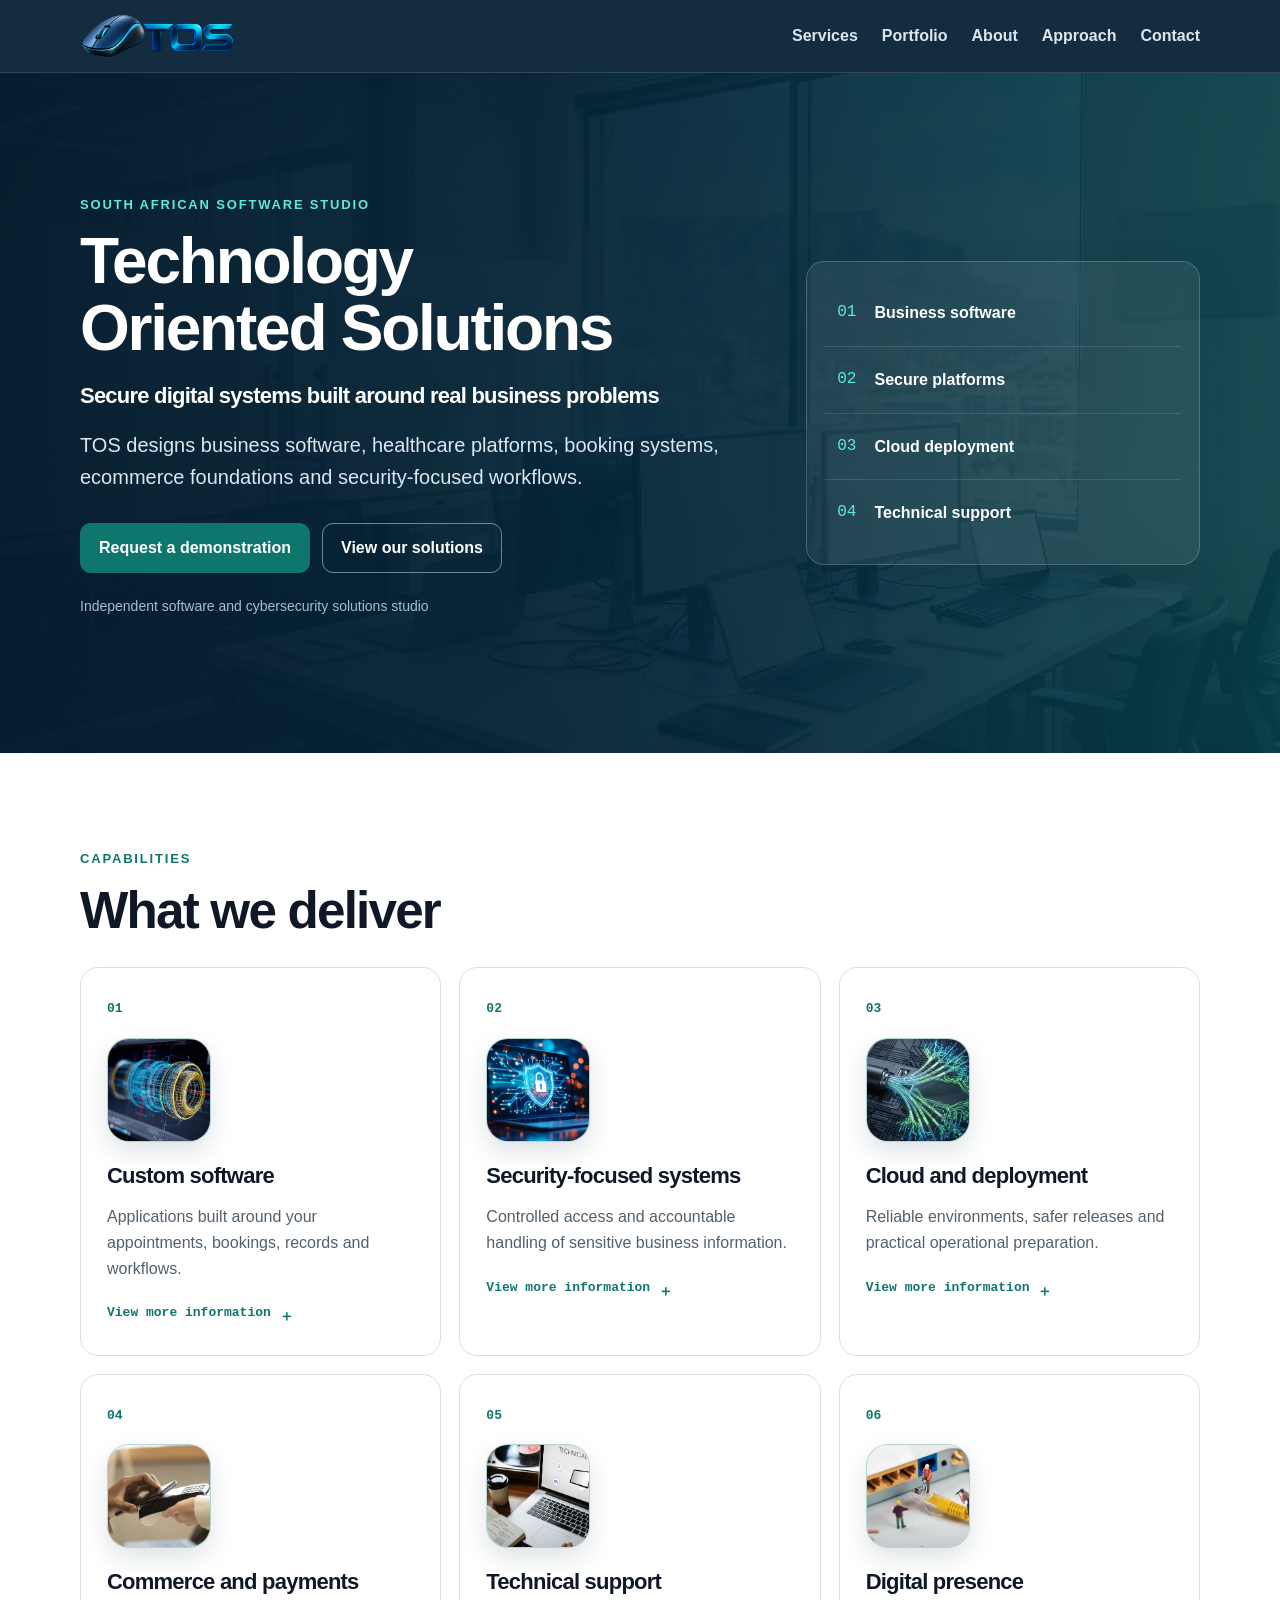
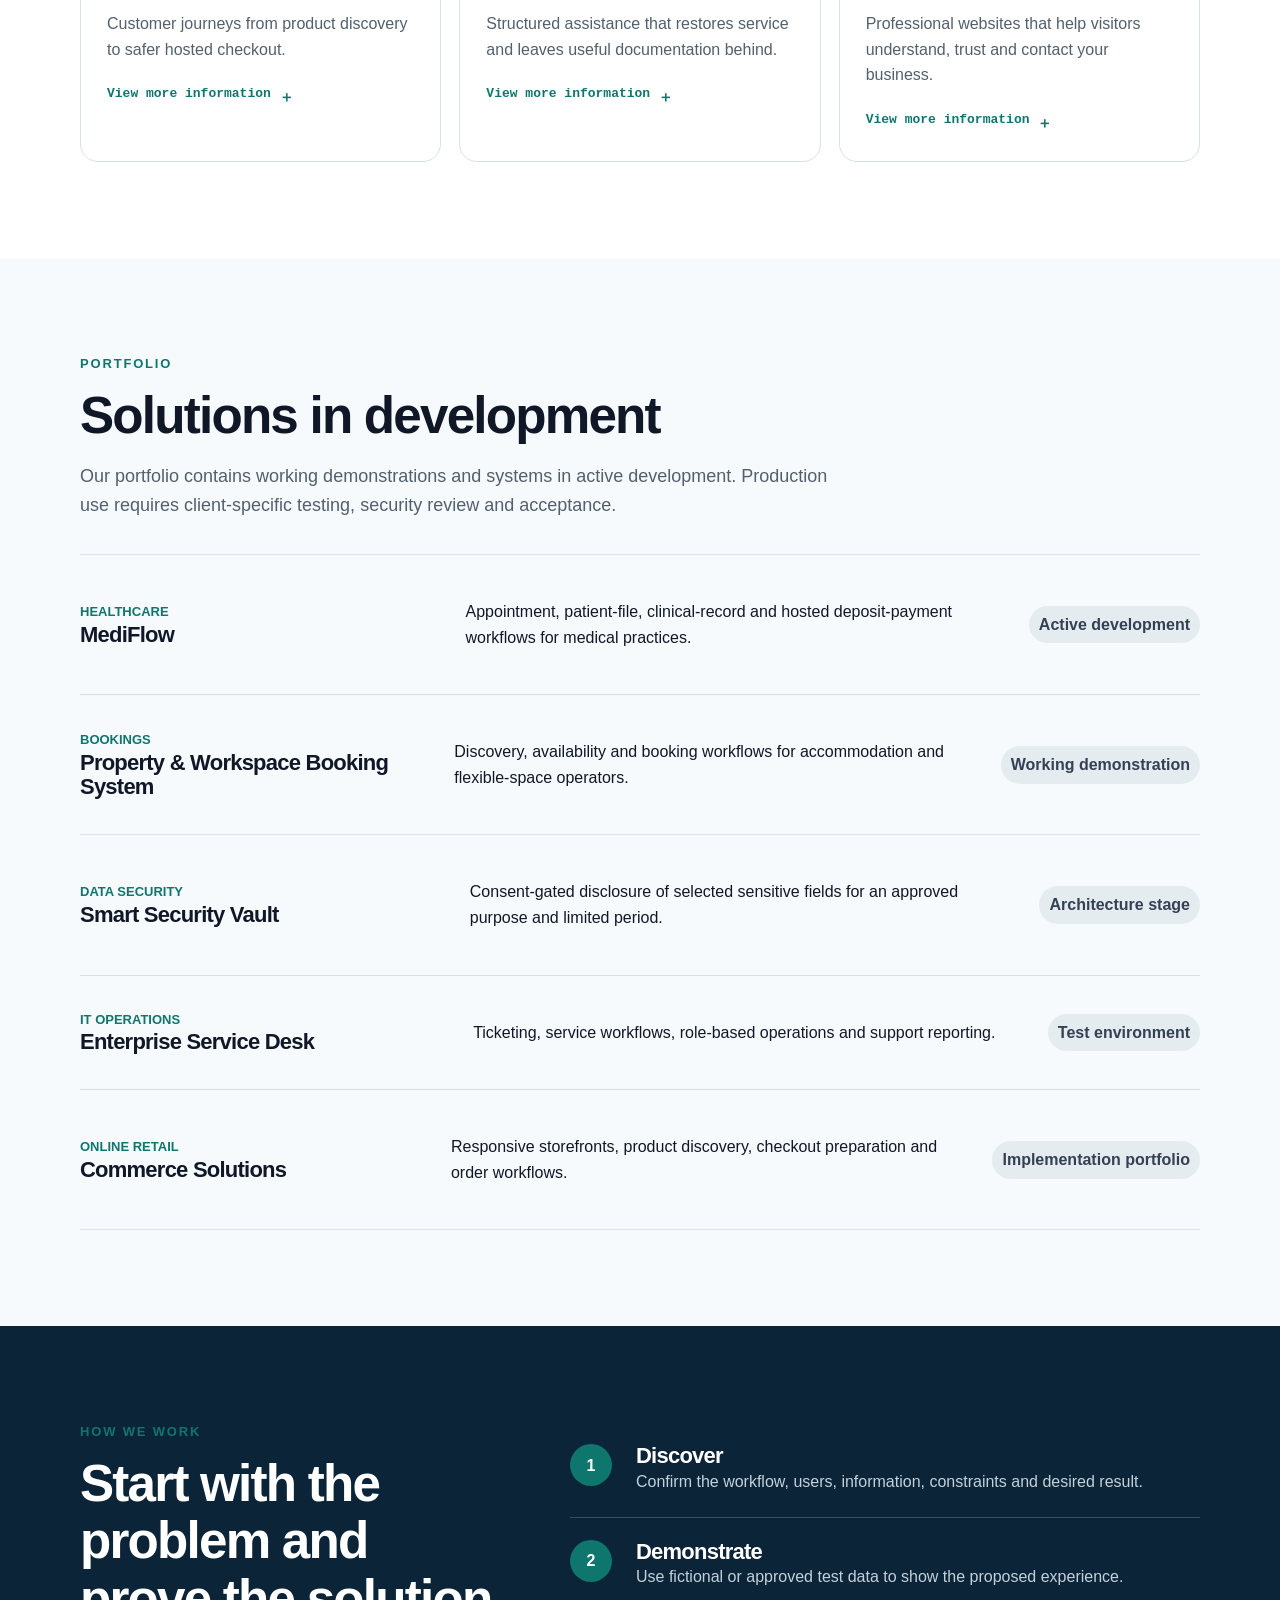
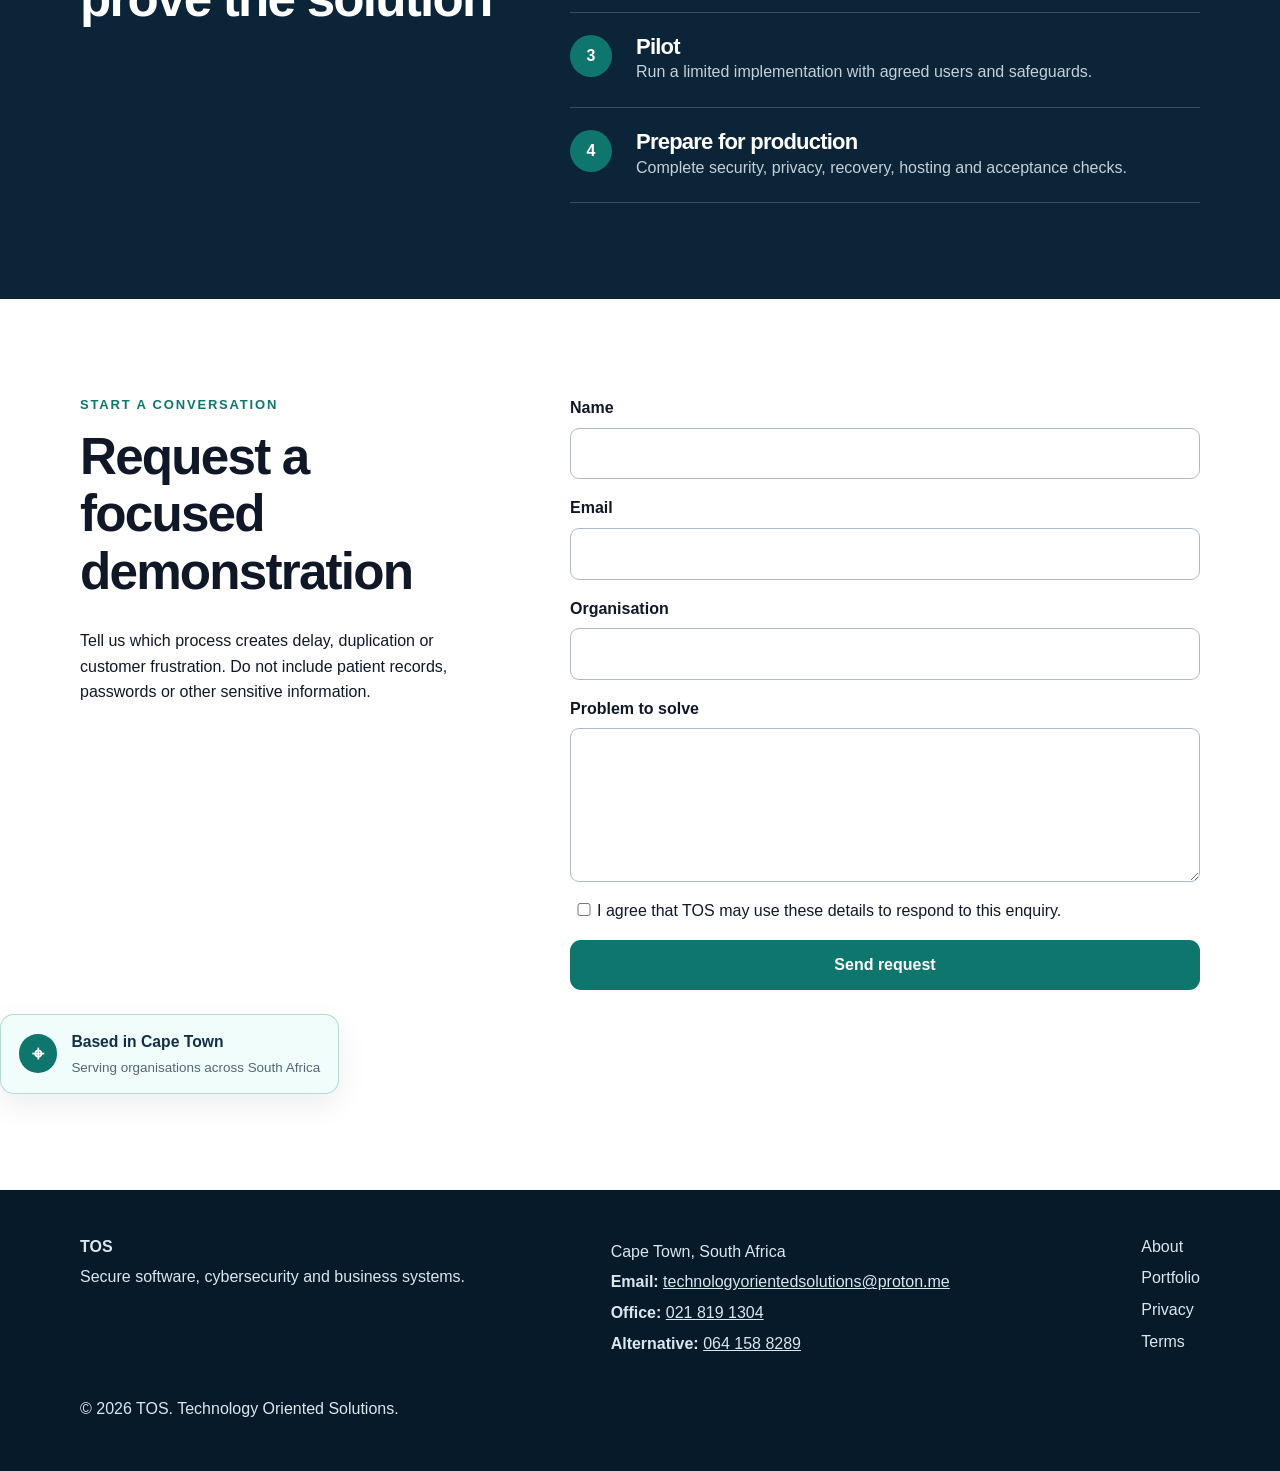
==== index.html @ e663dafa "revert: restore clean portfolio list layout" ====
<!doctype html>
<html lang="en-ZA">
<head>
  <meta charset="utf-8">
  <meta name="viewport" content="width=device-width, initial-scale=1">
  <title>TOS | Software, Cybersecurity and Business Systems South Africa</title>
  <meta name="description" content="TOS develops secure software, business automation, booking platforms, healthcare systems and cybersecurity solutions for organisations across South Africa.">
  <meta name="theme-color" content="#0b2438">
  <meta property="og:title" content="TOS | Technology Oriented Solutions">
  <meta property="og:description" content="Software, cybersecurity and digital solutions for growing organisations.">
  <meta property="og:type" content="website">
  <meta property="og:url" content="https://zw3liy.github.io/technology-oriented-solutions-website/">
  <link rel="canonical" href="https://zw3liy.github.io/technology-oriented-solutions-website/">
  <link rel="icon" href="assets/tos-3d-mouse-logo.png" type="image/svg+xml">
  <link rel="stylesheet" href="styles.css">
  <script src="script.js" defer></script>
  <meta name="msvalidate.01" content="A60554BCEB30A113B4E43ABD515E9ACB" />
  <meta name="google-site-verification" content="dTN5jLPasTv6jQBo48ZHZcaI-FlJP0FR9L1f6sPhJ1c" />
  <script type="application/ld+json">
  {
    "@context": "https://schema.org",
    "@type": "ProfessionalService",
    "name": "Technology Oriented Solutions",
    "alternateName": "TOS",
    "url": "https://zw3liy.github.io/technology-oriented-solutions-website/",
    "email": "technologyorientedsolutions@proton.me",
    "telephone": "+27 64 158 8289",
    "areaServed": {
      "@type": "Country",
      "name": "South Africa"
    },
    "hasOfferCatalog": {
      "@type": "OfferCatalog",
      "name": "Technology services",
      "itemListElement": [
        {
          "@type": "Offer",
          "itemOffered": {
            "@type": "Service",
            "name": "Custom software",
            "description": "Applications built around your appointments, bookings, records and workflows."
          }
        },
        {
          "@type": "Offer",
          "itemOffered": {
            "@type": "Service",
            "name": "Security-focused systems",
            "description": "Controlled access and accountable handling of sensitive business information."
          }
        },
        {
          "@type": "Offer",
          "itemOffered": {
            "@type": "Service",
            "name": "Cloud and deployment",
            "description": "Reliable environments, safer releases and practical operational preparation."
          }
        },
        {
          "@type": "Offer",
          "itemOffered": {
            "@type": "Service",
            "name": "Commerce and payments",
            "description": "Customer journeys from product discovery to safer hosted checkout."
          }
        },
        {
          "@type": "Offer",
          "itemOffered": {
            "@type": "Service",
            "name": "Technical support",
            "description": "Structured assistance that restores service and leaves useful documentation behind."
          }
        },
        {
          "@type": "Offer",
          "itemOffered": {
            "@type": "Service",
            "name": "Digital presence",
            "description": "Professional websites that help visitors understand, trust and contact your business."
          }
        }
      ]
    }
  }
  </script>
</head>
<body>
  <a class="skip-link" href="#main">Skip to content</a>
  <header class="site-header">
    <div class="container nav-wrap">
      <a class="brand" href="index.html#top" aria-label="TOS — Technology Oriented Solutions home">
  <img
      class="site-logo"
      src="assets/tos-3d-mouse-logo.png"
      alt="TOS — Technology Oriented Solutions">
</a>
      <button class="menu-button" type="button" aria-expanded="false" aria-controls="site-nav">Menu</button>
      <nav id="site-nav" class="site-nav" aria-label="Primary navigation">
        <a href="index.html#services">Services</a>
        <a href="portfolio.html">Portfolio</a>
        <a href="about.html">About</a>
        <a href="index.html#approach">Approach</a>
        <a href="index.html#contact">Contact</a>
      </nav>
    </div>
  </header>
  <main id="main">
    <section id="top" class="hero">
      <div class="container hero-grid">
        <div>
          <p class="eyebrow">South African software studio</p>
          <h1>Technology Oriented Solutions</h1>
          
          <h3>Secure digital systems built around real business problems</h3>
          <p class="hero-copy">TOS designs business software, healthcare platforms, booking systems, 
ecommerce foundations and security-focused workflows.</p>
          <div class="actions">
            <a class="button primary" href="#contact">Request a demonstration</a>
            <a class="button secondary" href="#solutions">View our solutions</a>
          </div>
          <p class="status">Independent software and cybersecurity solutions studio</p>
        </div>
        <div class="system-panel" aria-label="TOS capabilities">
          <div class="panel-line"><span>01</span><strong>Business software</strong></div>
          <div class="panel-line"><span>02</span><strong>Secure platforms</strong></div>
          <div class="panel-line"><span>03</span><strong>Cloud deployment</strong></div>
          <div class="panel-line"><span>04</span><strong>Technical support</strong></div>
        </div>
      </div>
    </section>
    <section id="services" class="section">
      <div class="container">
        <p class="eyebrow">Capabilities</p>
        <h2>What we deliver</h2>
        <div class="card-grid service-card-grid">
          <details class="card service-card">
            <summary>
              <span class="service-number">01</span>
              <figure class="service-visual-frame">
                <img
                  class="service-visual"
                  src="assets/services/service-01.webp"
                  alt="Custom software and business workflow systems"
                  width="960"
                  height="600"
                  loading="lazy"
                  decoding="async">
              </figure>
              <h3>Custom software</h3>
              <p>Applications built around your appointments, bookings, records and workflows.</p>
              <strong class="service-toggle"><span class="open-label">View more information</span><span class="close-label">Close details</span></strong>
            </summary>
            <div class="service-details">
              <div class="service-explanation">
                <h4>What custom software means</h4>
                <p>Custom software is designed around the way your organisation works instead of forcing your team into a generic process. TOS develops secure, responsive business applications that reduce repetitive administration, connect important information and give users a clearer workflow.</p>

                <h4>Who this service is for</h4>
                <p>South African businesses, medical practices, service providers and growing teams that rely on spreadsheets, paper records or disconnected applications.</p>

                <h4>What TOS can deliver</h4>
                <ul>
                  <li>Business-process and workflow discovery</li>
                  <li>Appointment, booking and administration platforms</li>
                  <li>Secure dashboards, records and role-based user access</li>
                  <li>Testing, deployment preparation and operational documentation</li>
                </ul>

                <div class="service-outcome">
                  <h4>Expected business outcome</h4>
                  <p>A practical system that saves time, reduces duplication and gives your organisation better control over daily operations.</p>
                </div>
              </div>

              <div class="service-actions" aria-label="Custom software enquiry options">
                <a class="button primary" href="https://wa.me/27641588289?text=Hello%20TOS%2C%20I%20would%20like%20to%20discuss%20custom%20software%20for%20my%20organisation." target="_blank" rel="noopener">WhatsApp TOS</a>
                <a class="button service-email" href="mailto:technologyorientedsolutions@proton.me?subject=Custom%20software%20enquiry">Email TOS</a>
                <a class="service-text-link" href="#contact">Request a custom solution →</a>
              </div>
            </div>
          </details>

          <details class="card service-card">
            <summary>
              <span class="service-number">02</span>
              <figure class="service-visual-frame">
                <img
                  class="service-visual"
                  src="assets/services/service-02.webp"
                  alt="Security-focused systems and protected information"
                  width="960"
                  height="600"
                  loading="lazy"
                  decoding="async">
              </figure>
              <h3>Security-focused systems</h3>
              <p>Controlled access and accountable handling of sensitive business information.</p>
              <strong class="service-toggle"><span class="open-label">View more information</span><span class="close-label">Close details</span></strong>
            </summary>
            <div class="service-details">
              <div class="service-explanation">
                <h4>What security-focused systems means</h4>
                <p>Security-focused systems protect information through deliberate access controls, separation of customer or tenant data, audit evidence and safer operational workflows. TOS considers security and privacy requirements during system design rather than adding them only after development.</p>

                <h4>Who this service is for</h4>
                <p>Organisations handling personal, healthcare, financial, employee or commercially sensitive information that must be accessed only by authorised people.</p>

                <h4>What TOS can deliver</h4>
                <ul>
                  <li>Role-based access and least-privilege permissions</li>
                  <li>Tenant and customer-data separation</li>
                  <li>Audit trails for important user and system actions</li>
                  <li>Secure configuration, validation and risk-focused reviews</li>
                </ul>

                <div class="service-outcome">
                  <h4>Expected business outcome</h4>
                  <p>Improved accountability, reduced exposure of sensitive information and stronger evidence that access is controlled.</p>
                </div>
              </div>

              <div class="service-actions" aria-label="Security-focused systems enquiry options">
                <a class="button primary" href="https://wa.me/27641588289?text=Hello%20TOS%2C%20I%20would%20like%20to%20discuss%20a%20security-focused%20system." target="_blank" rel="noopener">WhatsApp TOS</a>
                <a class="button service-email" href="mailto:technologyorientedsolutions@proton.me?subject=Security-focused%20systems%20enquiry">Email TOS</a>
                <a class="service-text-link" href="#contact">Discuss your security needs →</a>
              </div>
            </div>
          </details>

          <details class="card service-card">
            <summary>
              <span class="service-number">03</span>
              <figure class="service-visual-frame">
                <img
                  class="service-visual"
                  src="assets/services/service-03.webp"
                  alt="Cloud infrastructure and software deployment"
                  width="960"
                  height="600"
                  loading="lazy"
                  decoding="async">
              </figure>
              <h3>Cloud and deployment</h3>
              <p>Reliable environments, safer releases and practical operational preparation.</p>
              <strong class="service-toggle"><span class="open-label">View more information</span><span class="close-label">Close details</span></strong>
            </summary>
            <div class="service-details">
              <div class="service-explanation">
                <h4>What cloud and deployment means</h4>
                <p>Cloud and deployment services help move software from a developer’s computer into a dependable environment where authorised users can access it. TOS prepares applications, hosting configurations and operational controls for safer releases and ongoing support.</p>

                <h4>Who this service is for</h4>
                <p>Businesses and development teams preparing a new application, improving an unreliable deployment or moving a demonstration toward controlled production use.</p>

                <h4>What TOS can deliver</h4>
                <ul>
                  <li>Containerised development and hosting environments</li>
                  <li>Deployment configuration and release preparation</li>
                  <li>Backup, recovery and monitoring foundations</li>
                  <li>Environment documentation and production-readiness checks</li>
                </ul>

                <div class="service-outcome">
                  <h4>Expected business outcome</h4>
                  <p>A repeatable deployment process with clearer recovery options, fewer configuration surprises and improved operational visibility.</p>
                </div>
              </div>

              <div class="service-actions" aria-label="Cloud and deployment enquiry options">
                <a class="button primary" href="https://wa.me/27641588289?text=Hello%20TOS%2C%20I%20need%20help%20with%20cloud%20hosting%20and%20software%20deployment." target="_blank" rel="noopener">WhatsApp TOS</a>
                <a class="button service-email" href="mailto:technologyorientedsolutions@proton.me?subject=Cloud%20and%20deployment%20enquiry">Email TOS</a>
                <a class="service-text-link" href="#contact">Plan your deployment →</a>
              </div>
            </div>
          </details>

          <details class="card service-card">
            <summary>
              <span class="service-number">04</span>
              <figure class="service-visual-frame">
                <img
                  class="service-visual"
                  src="assets/services/service-04.webp"
                  alt="Online commerce and secure hosted payments"
                  width="960"
                  height="600"
                  loading="lazy"
                  decoding="async">
              </figure>
              <h3>Commerce and payments</h3>
              <p>Customer journeys from product discovery to safer hosted checkout.</p>
              <strong class="service-toggle"><span class="open-label">View more information</span><span class="close-label">Close details</span></strong>
            </summary>
            <div class="service-details">
              <div class="service-explanation">
                <h4>What commerce and payments means</h4>
                <p>Commerce and payment solutions help businesses present products or services online, guide customers through checkout and manage orders. TOS uses hosted payment-provider workflows so card numbers, CVVs, PINs and OTPs are not collected or stored by the business application.</p>

                <h4>Who this service is for</h4>
                <p>Retailers, service providers and growing South African businesses that need an online storefront, booking deposit or safer digital payment journey.</p>

                <h4>What TOS can deliver</h4>
                <ul>
                  <li>Responsive product and service storefronts</li>
                  <li>Cart, checkout and order-management workflows</li>
                  <li>Hosted payment-provider and deposit integrations</li>
                  <li>Customer notifications and payment-status handling</li>
                </ul>

                <div class="service-outcome">
                  <h4>Expected business outcome</h4>
                  <p>A clearer buying journey that supports customer trust while reducing the payment information handled by your own system.</p>
                </div>
              </div>

              <div class="service-actions" aria-label="Commerce and payments enquiry options">
                <a class="button primary" href="https://wa.me/27641588289?text=Hello%20TOS%2C%20I%20would%20like%20to%20discuss%20ecommerce%20and%20hosted%20payments." target="_blank" rel="noopener">WhatsApp TOS</a>
                <a class="button service-email" href="mailto:technologyorientedsolutions@proton.me?subject=Commerce%20and%20payments%20enquiry">Email TOS</a>
                <a class="service-text-link" href="#contact">Discuss your online store →</a>
              </div>
            </div>
          </details>

          <details class="card service-card">
            <summary>
              <span class="service-number">05</span>
              <figure class="service-visual-frame">
                <img
                  class="service-visual"
                  src="assets/services/service-05.webp"
                  alt="Professional technical support services"
                  width="960"
                  height="600"
                  loading="lazy"
                  decoding="async">
              </figure>
              <h3>Technical support</h3>
              <p>Structured assistance that restores service and leaves useful documentation behind.</p>
              <strong class="service-toggle"><span class="open-label">View more information</span><span class="close-label">Close details</span></strong>
            </summary>
            <div class="service-details">
              <div class="service-explanation">
                <h4>What technical support means</h4>
                <p>Technical support identifies the cause of system, device, account or connectivity problems and provides a controlled path toward resolution. TOS combines practical troubleshooting with documentation so recurring issues become easier to understand and manage.</p>

                <h4>Who this service is for</h4>
                <p>Small businesses, remote teams and organisations needing dependable assistance without maintaining a large internal IT support department.</p>

                <h4>What TOS can deliver</h4>
                <ul>
                  <li>Technical troubleshooting and root-cause investigation</li>
                  <li>System maintenance and controlled software updates</li>
                  <li>User guidance and operational support</li>
                  <li>Incident notes, procedures and technical documentation</li>
                </ul>

                <div class="service-outcome">
                  <h4>Expected business outcome</h4>
                  <p>Faster recovery from technical problems, clearer user guidance and better information for preventing repeat incidents.</p>
                </div>
              </div>

              <div class="service-actions" aria-label="Technical support enquiry options">
                <a class="button primary" href="https://wa.me/27641588289?text=Hello%20TOS%2C%20I%20need%20professional%20technical%20support." target="_blank" rel="noopener">WhatsApp TOS</a>
                <a class="button service-email" href="mailto:technologyorientedsolutions@proton.me?subject=Technical%20support%20enquiry">Email TOS</a>
                <a class="service-text-link" href="#contact">Explain your technical issue →</a>
              </div>
            </div>
          </details>

          <details class="card service-card">
            <summary>
              <span class="service-number">06</span>
              <figure class="service-visual-frame">
                <img
                  class="service-visual"
                  src="assets/services/service-06.webp"
                  alt="Professional websites and digital business presence"
                  width="960"
                  height="600"
                  loading="lazy"
                  decoding="async">
              </figure>
              <h3>Digital presence</h3>
              <p>Professional websites that help visitors understand, trust and contact your business.</p>
              <strong class="service-toggle"><span class="open-label">View more information</span><span class="close-label">Close details</span></strong>
            </summary>
            <div class="service-details">
              <div class="service-explanation">
                <h4>What digital presence means</h4>
                <p>A professional digital presence should explain what your business does, build credibility and guide visitors toward meaningful action. TOS creates responsive business websites with accessible content, search-engine foundations and conversion-focused customer journeys.</p>

                <h4>Who this service is for</h4>
                <p>Start-ups, independent professionals and established organisations that need a credible website or want to improve an existing online presence.</p>

                <h4>What TOS can deliver</h4>
                <ul>
                  <li>Responsive and accessible business websites</li>
                  <li>Search-engine metadata, structured content and sitemaps</li>
                  <li>WhatsApp, email and enquiry conversion paths</li>
                  <li>Performance, mobile usability and content improvements</li>
                </ul>

                <div class="service-outcome">
                  <h4>Expected business outcome</h4>
                  <p>A clearer online identity that helps prospective customers discover the business, understand its value and start a conversation.</p>
                </div>
              </div>

              <div class="service-actions" aria-label="Digital presence enquiry options">
                <a class="button primary" href="https://wa.me/27641588289?text=Hello%20TOS%2C%20I%20would%20like%20to%20discuss%20a%20professional%20business%20website." target="_blank" rel="noopener">WhatsApp TOS</a>
                <a class="button service-email" href="mailto:technologyorientedsolutions@proton.me?subject=Digital%20presence%20enquiry">Email TOS</a>
                <a class="service-text-link" href="#contact">Improve your digital presence →</a>
              </div>
            </div>
          </details>
        </div>
      </div>
    </section>
    <section id="solutions" class="section alt">

      <div class="container">
        <p class="eyebrow">Portfolio</p>
        <h2>Solutions in development</h2>
        <p class="section-intro">Our portfolio contains working demonstrations and systems in active development. 
Production use requires client-specific testing, security review and acceptance.</p>
        <div class="solution-list">
          <article><div><p class="solution-type">Healthcare</p><h3>MediFlow</h3></div><p>Appointment, patient-file, 
clinical-record and hosted deposit-payment workflows for medical practices.</p><span>Active 
development</span></article>
          <article><div><p class="solution-type">Bookings</p><h3>Property & Workspace Booking System</h3></div><p>Discovery, availability and 
booking workflows for accommodation and flexible-space operators.</p><span>Working demonstration</span></article>
          <article><div><p class="solution-type">Data security</p><h3>Smart Security Vault</h3></div><p>Consent-gated 
disclosure of selected sensitive fields for an approved purpose and limited period.</p><span>Architecture 
stage</span></article>
          <article><div><p class="solution-type">IT operations</p><h3>Enterprise Service Desk</h3></div><p>Ticketing, 
service workflows, role-based operations and support reporting.</p><span>Test environment</span></article>
          <article><div><p class="solution-type">Online retail</p><h3>Commerce Solutions</h3></div><p>Responsive 
storefronts, product discovery, checkout preparation and order workflows.</p><span>Implementation 
portfolio</span></article>
        </div>
      </div>
    </section>
    <section id="approach" class="section dark">
      <div class="container approach-grid">
        <div><p class="eyebrow">How we work</p><h2>Start with the problem and prove the solution</h2></div>
        <ol class="steps">
          <li><span>1</span><div><h3>Discover</h3><p>Confirm the workflow, users, information, constraints and desired 
result.</p></div></li>
          <li><span>2</span><div><h3>Demonstrate</h3><p>Use fictional or approved test data to show the proposed 
experience.</p></div></li>
          <li><span>3</span><div><h3>Pilot</h3><p>Run a limited implementation with agreed users and 
safeguards.</p></div></li>
          <li><span>4</span><div><h3>Prepare for production</h3><p>Complete security, privacy, recovery, hosting and 
acceptance checks.</p></div></li>
        </ol>
      </div>
    </section>
    <section id="contact" class="section contact-section">
      <div class="container contact-grid">
        <div><p class="eyebrow">Start a conversation</p><h2>Request a focused demonstration</h2><p>Tell us which 
process creates delay, duplication or customer frustration. Do not include patient records, passwords or other 
sensitive information.</p></div>
        <form name="demo-request" method="POST" data-netlify="true" netlify-honeypot="bot-field">
          <input type="hidden" name="form-name" value="demo-request">
          <p class="hidden"><label>Do not fill this in <input name="bot-field"></label></p>
          <label>Name<input type="text" name="name" autocomplete="name" required></label>
          <label>Email<input type="email" name="email" autocomplete="email" required></label>
          <label>Organisation<input type="text" name="organisation" autocomplete="organization"></label>
          <label>Problem to solve<textarea name="message" rows="5" required></textarea></label>
          <label class="consent"><input type="checkbox" name="contact-consent" required> I agree that TOS 
may use these details to respond to this enquiry.</label>
          <button class="button primary" type="submit">Send request</button>
        </form>
      </div>

      <div class="service-location" aria-label="Service location">
        <span class="location-icon" aria-hidden="true">⌖</span>
        <span>
          <strong>Based in Cape Town</strong>
          <small>Serving organisations across South Africa</small>
        </span>
      </div>
    </section>
  </main>
  <footer class="site-footer">
    <div class="container footer-grid">
      <div><strong>TOS</strong><p>Secure software, cybersecurity and business systems.</p></div>
      <div class="footer-contact">
        <p>Cape Town, South Africa</p>
        <p>
          <strong>Email:</strong>
          <a href="mailto:technologyorientedsolutions@proton.me">
            technologyorientedsolutions@proton.me
          </a>
        </p>
        <p>
          <strong>Office:</strong>
          <a href="tel:+27218191304">021 819 1304</a>
        </p>
        <p>
          <strong>Alternative:</strong>
          <a href="tel:+27641588289">064 158 8289</a>
        </p>
      </div>
      <nav class="footer-links" aria-label="Footer navigation">
        <a href="about.html">About</a>
        <a href="portfolio.html">Portfolio</a>
        <a href="privacy.html">Privacy</a>
        <a href="terms.html">Terms</a>
      </nav>
      <p>© <span id="year"></span> TOS. Technology Oriented Solutions.</p>
    </div>
  </footer>
</body>
</html>
---- styles.css ----
:root {
  --navy: #0b2438; --navy-2: #12314a; --teal: #0f766e;
  --mint: #dff7f3; --paper: #f7fafc; --white: #fff;
  --ink: #101828; --muted: #52606d; --line: #d8e0e7;
  --radius: 18px; --shadow: 0 18px 45px rgba(11,36,56,.10);
}
* { box-sizing: border-box; }
html { scroll-behavior: smooth; }
body { margin: 0; color: var(--ink); background: var(--white); font: 16px/1.6 Inter, Arial, sans-serif; }
a { color: inherit; }
.container { width: min(1120px, calc(100% - 40px)); margin-inline: auto; }
.skip-link { position: fixed; left: 16px; top: -80px; z-index: 100; padding: 10px 14px; background: var(--white); }
.skip-link:focus { top: 16px; }
.site-header { position: sticky; top: 0; z-index: 20; border-bottom: 1px solid rgba(255,255,255,.12); background: 
rgba(11,36,56,.96); color: var(--white); backdrop-filter: blur(12px); }
.nav-wrap { min-height: 72px; display: flex; align-items: center; justify-content: space-between; gap: 24px; }
.brand { display: inline-flex; align-items: center; gap: 10px; text-decoration: none; font-weight: 800; letter
spacing: -.02em; }
.brand-mark { display: grid; place-items: center; width: 38px; height: 38px; border-radius: 10px; background: var(-
teal); font-size: 13px; }
.site-nav { display: flex; align-items: center; gap: 24px; }
.site-nav a { text-decoration: none; color: #dbe7ef; font-weight: 650; }
.site-nav a:hover, .site-nav a:focus-visible { color: var(--white); }
.menu-button { display: none; padding: 9px 12px; border: 1px solid #557082; border-radius: 9px; color: var(--white); 
background: transparent; }
.hero { overflow: hidden; color: var(--white); background: radial-gradient(circle at 80% 20%, #176f71 0, transparent 
30%), linear-gradient(135deg, var(--navy), var(--navy-2)); }
.hero-grid { min-height: 680px; display: grid; grid-template-columns: 1.25fr .75fr; align-items: center; gap: 70px; 
padding-block: 90px; }
.eyebrow { margin: 0 0 12px; color: #5eead4; font-size: 13px; font-weight: 800; letter-spacing: .14em; text-transform: 
uppercase; }
h1, h2, h3 { margin-top: 0; line-height: 1.12; letter-spacing: -.035em; }
h1 { max-width: 820px; margin-bottom: 22px; font-size: clamp(42px, 6vw, 76px); }
h2 { max-width: 760px; margin-bottom: 28px; font-size: clamp(32px, 4vw, 52px); }
h3 { margin-bottom: 10px; font-size: 22px; }
.hero-copy { max-width: 720px; color: #dbe7ef; font-size: 20px; }
.actions { display: flex; flex-wrap: wrap; gap: 12px; margin: 30px 0 22px; }
.button { display: inline-flex; justify-content: center; align-items: center; min-height: 48px; padding: 11px 18px; 
border: 1px solid transparent; border-radius: 11px; text-decoration: none; font: inherit; font-weight: 800; cursor: 
pointer; }
.primary { color: var(--white); background: var(--teal); }
.primary:hover { background: #0b5f59; }
.secondary { color: var(--white); border-color: #6d8798; background: transparent; }
.status { color: #a9becb; font-size: 14px; }
.system-panel { padding: 18px; border: 1px solid rgba(255,255,255,.18); border-radius: var(--radius); background: 
rgba(255,255,255,.07); box-shadow: var(--shadow); }
.panel-line { display: flex; gap: 18px; padding: 20px 12px; border-bottom: 1px solid rgba(255,255,255,.12); }
.panel-line:last-child { border-bottom: 0; }
.panel-line span { color: #5eead4; font-family: monospace; }
.section { padding-block: 96px; }
.section .eyebrow { color: var(--teal); }
.section-intro { max-width: 760px; margin: -10px 0 34px; color: var(--muted); font-size: 18px; }
.card-grid { display: grid; grid-template-columns: repeat(3, 1fr); gap: 18px; }
.card { min-height: 250px; padding: 26px; border: 1px solid var(--line); border-radius: var(--radius); background: 
var(--white); }
.card span { color: var(--teal); font: 700 13px monospace; }
.card h3 { margin-top: 38px; }
.card p { color: var(--muted); }
.alt { background: var(--paper); }
.solution-list { border-top: 1px solid var(--line); }
.solution-list article { display: grid; grid-template-columns: 1fr 1.5fr auto; align-items: center; gap: 30px; 
padding: 28px 0; border-bottom: 1px solid var(--line); }
.solution-list h3, .solution-type { margin: 0; }
.solution-type { color: var(--teal); font-size: 13px; font-weight: 800; text-transform: uppercase; }
.solution-list article > span { padding: 6px 10px; border-radius: 999px; background: #e5ecef; color: #344054; font
size: 13px; font-weight: 750; }
.dark { color: var(--white); background: var(--navy); }
.approach-grid { display: grid; grid-template-columns: .8fr 1.2fr; gap: 70px; }
.steps { margin: 0; padding: 0; list-style: none; }
.steps li { display: grid; grid-template-columns: 48px 1fr; gap: 18px; padding: 22px 0; border-bottom: 1px solid 
#345164; }
.steps li > span { display: grid; place-items: center; width: 42px; height: 42px; border-radius: 50%; background: 
var(--teal); font-weight: 800; }
.steps h3, .steps p { margin: 0; }
.steps p { color: #c3d1da; }
.contact-grid { display: grid; grid-template-columns: .8fr 1.2fr; gap: 70px; }

form { display: grid; gap: 16px; }
label { display: grid; gap: 7px; font-weight: 750; }
input, textarea { width: 100%; padding: 12px 13px; border: 1px solid #aebbc5; border-radius: 9px; font: inherit; }
input:focus, textarea:focus { outline: 3px solid #99f6e4; border-color: var(--teal); }
.consent { grid-template-columns: 20px 1fr; align-items: start; font-weight: 500; }
.consent input { margin-top: 5px; }
.hidden { position: absolute; left: -10000px; }
.site-footer { padding-block: 44px; color: #dbe7ef; background: #071a29; }
.footer-grid { display: grid; grid-template-columns: 1fr 1fr auto; gap: 30px; align-items: start; }
.footer-grid p { margin: 5px 0; }
@media (max-width: 820px) {
  .hero-grid, .approach-grid, .contact-grid { grid-template-columns: 1fr; }
  .hero-grid { min-height: auto; gap: 48px; padding-block: 72px; }
  .card-grid { grid-template-columns: 1fr 1fr; }
  .solution-list article { grid-template-columns: 1fr; gap: 10px; }
  .footer-grid { grid-template-columns: 1fr; }
}
@media (max-width: 620px) {
  .menu-button { display: inline-flex; }
  .site-nav { display: none; position: absolute; top: 72px; left: 0; right: 0; flex-direction: column; align-items: 
stretch; padding: 18px 20px; background: var(--navy); }
  .site-nav.open { display: flex; }
  .card-grid { grid-template-columns: 1fr; }
  .section { padding-block: 70px; }
  h1 { font-size: 42px; }
}

.site-logo {
  display: block;
  width: auto;
  height: 58px;
  max-width: min(360px, 62vw);
  object-fit: contain;
}

@media (max-width: 700px) {
  .site-logo {
    height: 42px;
    max-width: 230px;
  }
}

/* TOS REBRAND */
.brand {
  display: inline-flex;
  align-items: center;
  gap: 0.85rem;
  color: #ffffff;
  text-decoration: none;
}

.brand-logo {
  display: block;
  width: clamp(145px, 18vw, 205px);
  height: auto;
}

.hero-brand-expansion {
  margin: 0.35rem 0 0;
  color: #8ee8dc;
  font-size: clamp(0.85rem, 1.6vw, 1.05rem);
  font-weight: 750;
  letter-spacing: 0.14em;
  text-transform: uppercase;
}

.hero-tagline {
  margin: 0.6rem 0 1.2rem;
  color: #ffffff;
  font-size: clamp(1rem, 2vw, 1.25rem);
  font-weight: 650;
}

.service-location {
  display: inline-flex;
  align-items: center;
  gap: 0.9rem;
  margin-top: 1.5rem;
  padding: 0.9rem 1.1rem;
  border: 1px solid rgba(15, 118, 110, 0.25);
  border-radius: 14px;
  background: rgba(240, 253, 250, 0.95);
  color: #123047;
  box-shadow: 0 10px 30px rgba(7, 26, 41, 0.08);
}

.location-icon {
  display: grid;
  width: 2.4rem;
  height: 2.4rem;
  place-items: center;
  border-radius: 50%;
  background: #0f766e;
  color: #ffffff;
  font-size: 1.3rem;
  font-weight: 800;
}

.service-location span:last-child {
  display: grid;
  gap: 0.18rem;
}

.service-location strong {
  font-size: 0.98rem;
}

.service-location small {
  color: #526777;
  font-size: 0.84rem;
}

@media (max-width: 640px) {
  .brand-logo {
    width: 145px;
  }

  .service-location {
    width: 100%;
    align-items: flex-start;
  }
}

/* RESPONSIVE TOS HEADING */
.hero h1 {
  max-width: 800px;
  margin-bottom: 22px;
  font-size: clamp(2.25rem, 5vw, 4.5rem);
  line-height: 1.05;
  letter-spacing: -0.035em;
  overflow-wrap: normal;
  word-break: normal;
  text-wrap: balance;
}

@media (max-width: 820px) {
  .hero h1 {
    max-width: 650px;
    font-size: clamp(2.1rem, 6vw, 3.4rem);
  }
}

@media (max-width: 620px) {
  .hero h1 {
    max-width: 100%;
    font-size: clamp(2rem, 10vw, 2.65rem);
    line-height: 1.1;
    letter-spacing: -0.025em;
  }
}

/* TOS CONTENT PAGES */
.page-hero {
  padding-block: 92px;
  color: var(--white);
  background:
    radial-gradient(circle at 82% 20%, #176f71 0, transparent 30%),
    linear-gradient(135deg, var(--navy), var(--navy-2));
}

.page-hero h1 {
  max-width: 900px;
  margin-bottom: 0;
  font-size: clamp(2.4rem, 5.5vw, 4.8rem);
  text-wrap: balance;
}

.content-grid {
  display: grid;
  grid-template-columns: 1.35fr 0.65fr;
  gap: 70px;
  align-items: start;
}

.prose {
  max-width: 820px;
}

.prose .lead {
  color: var(--navy-2);
  font-size: clamp(1.2rem, 2vw, 1.45rem);
  font-weight: 650;
}

.prose h2 {
  margin-top: 44px;
  margin-bottom: 14px;
  font-size: clamp(1.6rem, 3vw, 2.25rem);
}

.prose h3 {
  margin-top: 30px;
}

.prose p,
.prose li {
  color: var(--muted);
}

.prose a {
  color: var(--teal);
  font-weight: 750;
}

.info-panel {
  position: sticky;
  top: 104px;
  padding: 28px;
  border: 1px solid var(--line);
  border-radius: var(--radius);
  background: var(--paper);
  box-shadow: var(--shadow);
}

.info-panel h2 {
  font-size: 1.7rem;
}

.check-list {
  display: grid;
  gap: 14px;
  margin: 0 0 28px;
  padding-left: 22px;
  color: var(--muted);
}

.case-grid {
  display: grid;
  grid-template-columns: repeat(2, minmax(0, 1fr));
  gap: 22px;
}

.case-study {
  padding: 30px;
  border: 1px solid var(--line);
  border-radius: var(--radius);
  background: var(--white);
  box-shadow: 0 12px 35px rgba(11, 36, 56, 0.06);
}

.case-study h2 {
  margin-bottom: 28px;
  font-size: clamp(1.8rem, 3vw, 2.5rem);
}

.case-study h3 {
  margin-top: 24px;
  margin-bottom: 6px;
  font-size: 1rem;
  letter-spacing: 0;
}

.case-study p {
  color: var(--muted);
}

.case-study .technology {
  margin-top: 26px;
  padding-top: 18px;
  border-top: 1px solid var(--line);
  color: var(--teal);
  font-size: 0.9rem;
  font-weight: 750;
}

.page-cta {
  margin-top: 50px;
  padding: 38px;
  border-radius: var(--radius);
  color: var(--white);
  background: var(--navy);
}

.page-cta h2 {
  margin-bottom: 12px;
}

.page-cta p {
  color: #c3d1da;
}

.policy {
  margin-inline: auto;
}

.legal-meta {
  font-weight: 750;
}

.legal-note {
  margin-top: 48px;
  padding: 18px;
  border-left: 4px solid var(--teal);
  background: var(--paper);
}

.footer-links {
  display: grid;
  gap: 6px;
}

.footer-links a {
  color: #dbe7ef;
  text-decoration: none;
}

.footer-links a:hover,
.footer-links a:focus-visible {
  color: var(--white);
  text-decoration: underline;
}

@media (max-width: 820px) {
  .content-grid,
  .case-grid {
    grid-template-columns: 1fr;
  }

  .info-panel {
    position: static;
  }
}

@media (max-width: 620px) {
  .page-hero {
    padding-block: 68px;
  }

  .page-hero h1 {
    font-size: clamp(2.1rem, 10vw, 3rem);
  }

  .case-study,
  .page-cta {
    padding: 24px;
  }
}

/* TOS HOME BACKGROUND START */
.hero {
  position: relative;
  isolation: isolate;
  overflow: hidden;
  background: #08283b;
}

.hero::before {
  position: absolute;
  z-index: -2;
  inset: -18px;
  content: "";
  background-image:
    url("assets/tos-home-background.jpg");
  background-position: center;
  background-size: cover;
  background-repeat: no-repeat;
  opacity: 0.38;
}

.hero::after {
  position: absolute;
  z-index: -1;
  inset: 0;
  content: "";
  background:
    linear-gradient(
      90deg,
      rgba(5, 28, 46, 0.96) 0%,
      rgba(5, 39, 57, 0.86) 52%,
      rgba(8, 70, 78, 0.72) 100%
    );
}

.hero > * {
  position: relative;
  z-index: 1;
}
/* TOS HOME BACKGROUND END */

/* INTERACTIVE SERVICE CARDS */
.service-card {
  min-height: 0;
  padding: 0;
  overflow: hidden;
  transition: border-color .2s ease, box-shadow .2s ease, transform .2s ease;
}

.service-card:hover {
  border-color: rgba(15, 118, 110, .45);
  box-shadow: 0 16px 38px rgba(11, 36, 56, .10);
  transform: translateY(-3px);
}

.service-card[open] {
  grid-column: span 2;
  border-color: var(--teal);
  box-shadow: var(--shadow);
  transform: none;
}

.service-card summary {
  position: relative;
  min-height: 250px;
  padding: 26px;
  list-style: none;
  cursor: pointer;
}

.service-card summary::-webkit-details-marker {
  display: none;
}

.service-card summary:focus-visible {
  outline: 3px solid #5eead4;
  outline-offset: -3px;
}

.service-card .service-number {
  color: var(--teal);
  font: 700 13px monospace;
}

.service-card summary h3 {
  margin-top: 38px;
}

.service-card summary p,
.service-details p,
.service-details li {
  color: var(--muted);
}

.service-toggle {
  display: inline-flex;
  margin-top: 8px;
  color: var(--teal);
  font-size: .92rem;
}

.service-toggle::after {
  margin-left: 8px;
  content: "＋";
}

.service-card[open] .service-toggle::after {
  content: "−";
}

.close-label,
.service-card[open] .open-label {
  display: none;
}

.service-card[open] .close-label {
  display: inline;
}

.service-details {
  padding: 0 26px 28px;
  border-top: 1px solid var(--line);
  animation: service-reveal .24s ease-out;
}

.service-details > p {
  max-width: 760px;
  margin-top: 24px;
}

.service-details ul {
  display: grid;
  gap: 8px;
  padding-left: 22px;
}

.service-actions {
  display: flex;
  flex-wrap: wrap;
  align-items: center;
  gap: 12px;
  margin-top: 24px;
}

.service-email {
  color: var(--navy);
  border-color: var(--teal);
  background: var(--white);
}

.service-email:hover,
.service-email:focus-visible {
  color: var(--white);
  background: var(--teal);
}

.service-text-link {
  padding: 10px 4px;
  color: var(--teal);
  font-weight: 800;
  text-decoration: none;
}

.service-text-link:hover,
.service-text-link:focus-visible {
  text-decoration: underline;
}

@keyframes service-reveal {
  from {
    opacity: 0;
    transform: translateY(-8px);
  }
  to {
    opacity: 1;
    transform: translateY(0);
  }
}

@media (max-width: 820px) {
  .service-card[open] {
    grid-column: 1 / -1;
  }
}

@media (max-width: 620px) {
  .service-card summary {
    min-height: 220px;
  }

  .service-actions {
    align-items: stretch;
    flex-direction: column;
  }

  .service-actions .button,
  .service-text-link {
    width: 100%;
    text-align: center;
  }
}

@media (prefers-reduced-motion: reduce) {
  .service-card,
  .service-details {
    transition: none;
    animation: none;
  }
}

/* SERVICE VISUALS START */
.service-visual-frame {
  position: relative;
  width: 104px;
  height: 104px;
  margin: 18px 0 22px;
  overflow: hidden;
  border: 1px solid rgba(15, 118, 110, 0.24);
  border-radius: 22px;
  background: #e8f1f4;
  box-shadow: 0 10px 24px rgba(11, 36, 56, 0.13);
}
.service-visual-frame::after {
  position: absolute;
  inset: 0;
  content: "";
  pointer-events: none;
  background: linear-gradient(180deg, transparent 55%, rgba(7, 26, 41, 0.16));
}
.service-visual {
  display: block;
  width: 100%;
  height: 100%;
  object-fit: cover;
  object-position: center;
  transition: transform .3s ease, filter .3s ease;
}
.service-card:hover .service-visual,
.service-card[open] .service-visual {
  transform: scale(1.08);
  filter: saturate(1.06) contrast(1.04);
}
.service-card[open] .service-visual-frame {
  width: 120px;
  height: 120px;
}
.service-card summary h3 {
  margin-top: 8px;
}
@media (max-width: 620px) {
  .service-visual-frame {
    width: 88px;
    height: 88px;
    border-radius: 18px;
  }
  .service-card[open] .service-visual-frame {
    width: 104px;
    height: 104px;
  }
}
@media (prefers-reduced-motion: reduce) {
  .service-visual { transition: none; }
  .service-card:hover .service-visual,
  .service-card[open] .service-visual { transform: none; }
}
/* SERVICE VISUALS END */


/* SERVICE EXPLANATION CONTENT */
.service-explanation {
  max-width: 840px;
}
.service-explanation h4 {
  margin: 26px 0 8px;
  color: var(--navy);
  font-size: 1.08rem;
  line-height: 1.3;
  letter-spacing: -.01em;
}
.service-explanation h4:first-child {
  margin-top: 24px;
}
.service-explanation p {
  margin: 0;
}
.service-explanation ul {
  grid-template-columns: repeat(2, minmax(0, 1fr));
  gap: 10px 28px;
  margin: 10px 0 0;
}
.service-outcome {
  margin-top: 28px;
  padding: 18px 20px;
  border-left: 4px solid var(--teal);
  border-radius: 0 12px 12px 0;
  background: var(--mint);
}
.service-outcome h4 {
  margin-top: 0;
}
.service-outcome p {
  color: var(--navy-2);
}
@media (max-width: 620px) {
  .service-explanation ul {
    grid-template-columns: 1fr;
  }
}

/* 3D PORTFOLIO SHOWCASE */
.portfolio-showcase {
  position: relative;
  overflow: hidden;
  background:
    radial-gradient(circle at 8% 8%, rgba(15,118,110,.12), transparent 28%),
    radial-gradient(circle at 92% 88%, rgba(18,49,74,.10), transparent 30%),
    var(--paper);
}

.portfolio-showcase::before {
  position: absolute;
  inset: 0;
  content: "";
  pointer-events: none;
  opacity: .3;
  background-image:
    linear-gradient(rgba(11,36,56,.045) 1px, transparent 1px),
    linear-gradient(90deg, rgba(11,36,56,.045) 1px, transparent 1px);
  background-size: 34px 34px;
  mask-image: linear-gradient(to bottom, black, transparent 85%);
}

.portfolio-showcase .container {
  position: relative;
}

.portfolio-heading {
  display: grid;
  grid-template-columns: .85fr 1.15fr;
  align-items: end;
  gap: 56px;
  margin-bottom: 42px;
}

.portfolio-heading h2,
.portfolio-heading .section-intro {
  margin-bottom: 0;
}

.portfolio-grid {
  display: grid;
  grid-template-columns: repeat(2, minmax(0, 1fr));
  gap: 26px;
  perspective: 1200px;
}

.portfolio-card {
  position: relative;
  min-width: 0;
  overflow: hidden;
  border: 1px solid rgba(11,36,56,.12);
  border-radius: 24px;
  background: rgba(255,255,255,.94);
  box-shadow:
    0 24px 55px rgba(11,36,56,.10),
    inset 0 1px 0 rgba(255,255,255,.9);
  transform-style: preserve-3d;
  transition:
    transform .3s ease,
    border-color .3s ease,
    box-shadow .3s ease;
}

.portfolio-card::before {
  position: absolute;
  z-index: 0;
  top: -90px;
  right: -80px;
  width: 220px;
  height: 220px;
  border-radius: 50%;
  content: "";
  opacity: .12;
  background: var(--card-accent, var(--teal));
  filter: blur(4px);
}

.portfolio-card:hover {
  border-color: color-mix(in srgb, var(--card-accent, var(--teal)) 48%, white);
  box-shadow:
    0 32px 70px rgba(11,36,56,.16),
    inset 0 1px 0 rgba(255,255,255,.95);
  transform: translateY(-8px) rotateX(1.2deg);
}

.portfolio-card-body {
  position: relative;
  z-index: 2;
  padding: 30px;
}

.portfolio-visual {
  position: relative;
  display: grid;
  width: 100%;
  height: 155px;
  place-items: center;
  overflow: hidden;
  color: white;
  background:
    radial-gradient(circle at 30% 30%, rgba(255,255,255,.24), transparent 22%),
    linear-gradient(135deg, var(--card-accent, var(--teal)), var(--navy));
}

.portfolio-visual::before,
.portfolio-visual::after {
  position: absolute;
  border: 1px solid rgba(255,255,255,.24);
  border-radius: 50%;
  content: "";
}

.portfolio-visual::before {
  width: 190px;
  height: 190px;
  transform: translate(-95px, 45px);
}

.portfolio-visual::after {
  width: 120px;
  height: 120px;
  transform: translate(135px, -55px);
}

.portfolio-visual strong {
  position: relative;
  z-index: 2;
  font-size: 3rem;
  line-height: 1;
  letter-spacing: -.08em;
  text-shadow:
    0 3px 0 rgba(255,255,255,.10),
    0 12px 25px rgba(0,0,0,.24);
  transform: translateZ(40px);
}

.portfolio-orbit {
  position: absolute;
  width: 88px;
  height: 88px;
  border: 2px solid rgba(94,234,212,.7);
  border-radius: 50%;
  box-shadow:
    0 0 0 12px rgba(94,234,212,.07),
    0 0 35px rgba(94,234,212,.24);
  transform: rotateX(67deg) rotateZ(-20deg);
}

.portfolio-meta {
  display: flex;
  flex-wrap: wrap;
  align-items: center;
  justify-content: space-between;
  gap: 10px;
  margin-bottom: 18px;
}

.portfolio-status {
  display: inline-flex;
  align-items: center;
  gap: 7px;
  padding: 6px 10px;
  border: 1px solid rgba(11,36,56,.10);
  border-radius: 999px;
  color: #344054;
  background: #eef3f5;
  font-size: .75rem;
  font-weight: 800;
}

.portfolio-status::before {
  width: 7px;
  height: 7px;
  border-radius: 50%;
  content: "";
  background: var(--status-color, var(--teal));
  box-shadow: 0 0 0 4px color-mix(in srgb, var(--status-color, var(--teal)) 15%, transparent);
}

.portfolio-card h3 {
  margin-bottom: 12px;
  font-size: clamp(1.45rem, 2.4vw, 2rem);
}

.portfolio-card-body > p {
  min-height: 78px;
  color: var(--muted);
}

.portfolio-points {
  display: grid;
  gap: 0;
  margin: 24px 0 0;
  padding: 0;
  border-top: 1px solid var(--line);
  list-style: none;
}

.portfolio-points li {
  display: grid;
  grid-template-columns: 32px 1fr;
  gap: 12px;
  align-items: center;
  padding: 12px 0;
  border-bottom: 1px solid var(--line);
  color: #344054;
  font-size: .94rem;
  font-weight: 650;
}

.portfolio-points li span {
  display: grid;
  width: 28px;
  height: 28px;
  place-items: center;
  border-radius: 9px;
  color: var(--card-accent, var(--teal));
  background: color-mix(in srgb, var(--card-accent, var(--teal)) 11%, white);
  font: 800 .68rem monospace;
}

.portfolio-healthcare { --card-accent: #0f766e; }
.portfolio-booking { --card-accent: #2563a8; }
.portfolio-vault { --card-accent: #6d4cc3; }
.portfolio-desk { --card-accent: #b45309; }
.portfolio-commerce {
  --card-accent: #047857;
  grid-column: span 2;
}

.status-development { --status-color: #0f766e; }
.status-demo { --status-color: #2563a8; }
.status-architecture { --status-color: #6d4cc3; }
.status-test { --status-color: #b45309; }
.status-implementation { --status-color: #047857; }

.portfolio-commerce {
  display: grid;
  grid-template-columns: .72fr 1.28fr;
}

.portfolio-commerce .portfolio-visual {
  height: 100%;
  min-height: 360px;
}

.portfolio-cta-card {
  grid-column: span 2;
  position: relative;
  overflow: hidden;
  padding: clamp(30px, 5vw, 56px);
  border-radius: 24px;
  color: white;
  background:
    radial-gradient(circle at 85% 20%, rgba(94,234,212,.22), transparent 25%),
    linear-gradient(135deg, var(--navy), #124c5b);
  box-shadow: 0 26px 65px rgba(11,36,56,.18);
}

.portfolio-cta-card::after {
  position: absolute;
  right: -70px;
  bottom: -110px;
  width: 280px;
  height: 280px;
  border: 1px solid rgba(255,255,255,.16);
  border-radius: 50%;
  content: "";
  box-shadow:
    0 0 0 30px rgba(255,255,255,.025),
    0 0 0 65px rgba(255,255,255,.02);
}

.portfolio-cta-card h3,
.portfolio-cta-card p,
.portfolio-cta-card .actions {
  position: relative;
  z-index: 1;
  max-width: 760px;
}

.portfolio-cta-card h3 {
  font-size: clamp(1.8rem, 3vw, 2.8rem);
}

.portfolio-cta-card > p {
  color: #dbe7ef;
}

.portfolio-contact-button {
  color: white;
  border-color: rgba(255,255,255,.42);
  background: rgba(255,255,255,.08);
}

.portfolio-contact-button:hover,
.portfolio-contact-button:focus-visible {
  background: rgba(255,255,255,.16);
}

@media (max-width: 820px) {
  .portfolio-heading,
  .portfolio-grid {
    grid-template-columns: 1fr;
  }

  .portfolio-heading {
    gap: 16px;
  }

  .portfolio-commerce,
  .portfolio-cta-card {
    grid-column: auto;
  }

  .portfolio-commerce {
    display: block;
  }

  .portfolio-commerce .portfolio-visual {
    min-height: 155px;
  }

  .portfolio-card-body > p {
    min-height: 0;
  }
}

@media (max-width: 620px) {
  .portfolio-card,
  .portfolio-cta-card {
    border-radius: 18px;
  }

  .portfolio-card-body {
    padding: 24px;
  }

  .portfolio-visual {
    height: 130px;
  }

  .portfolio-card:hover {
    transform: translateY(-3px);
  }
}

@media (prefers-reduced-motion: reduce) {
  .portfolio-card {
    transition: none;
  }

  .portfolio-card:hover {
    transform: none;
  }
}
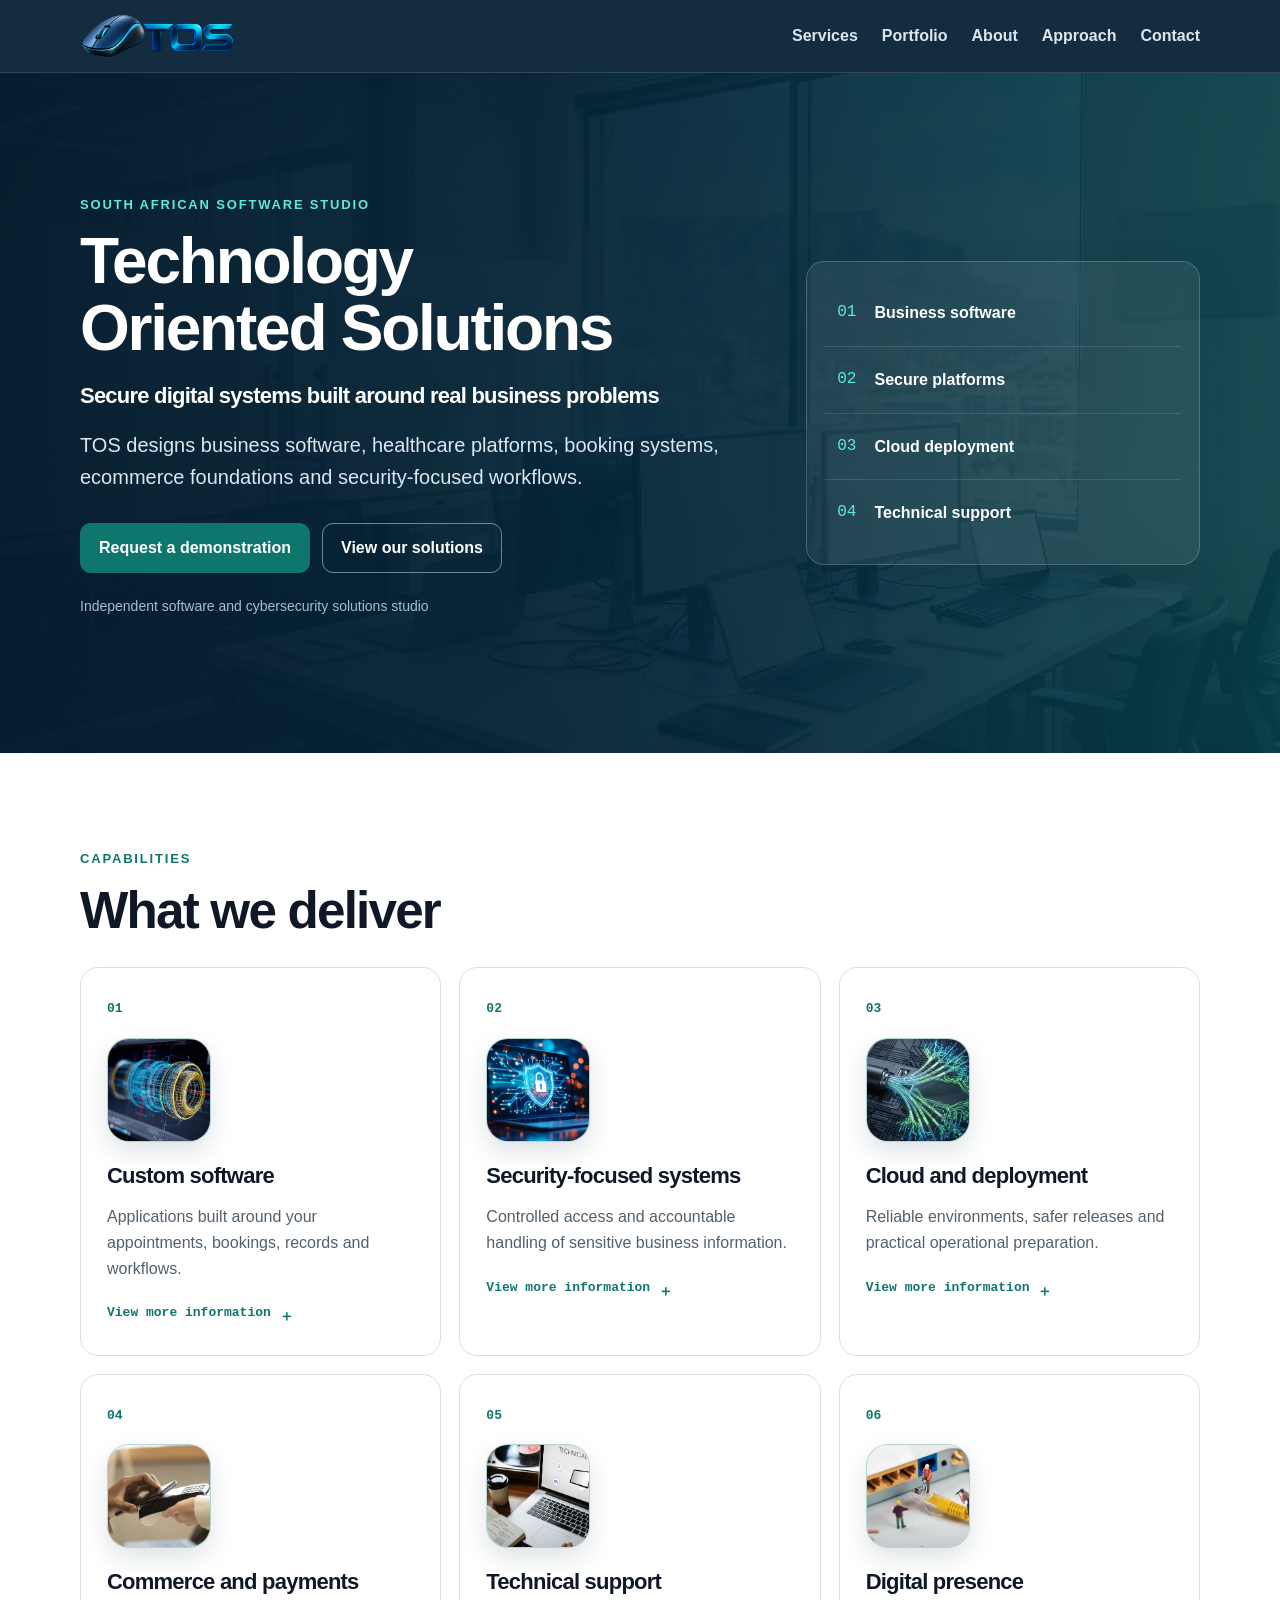
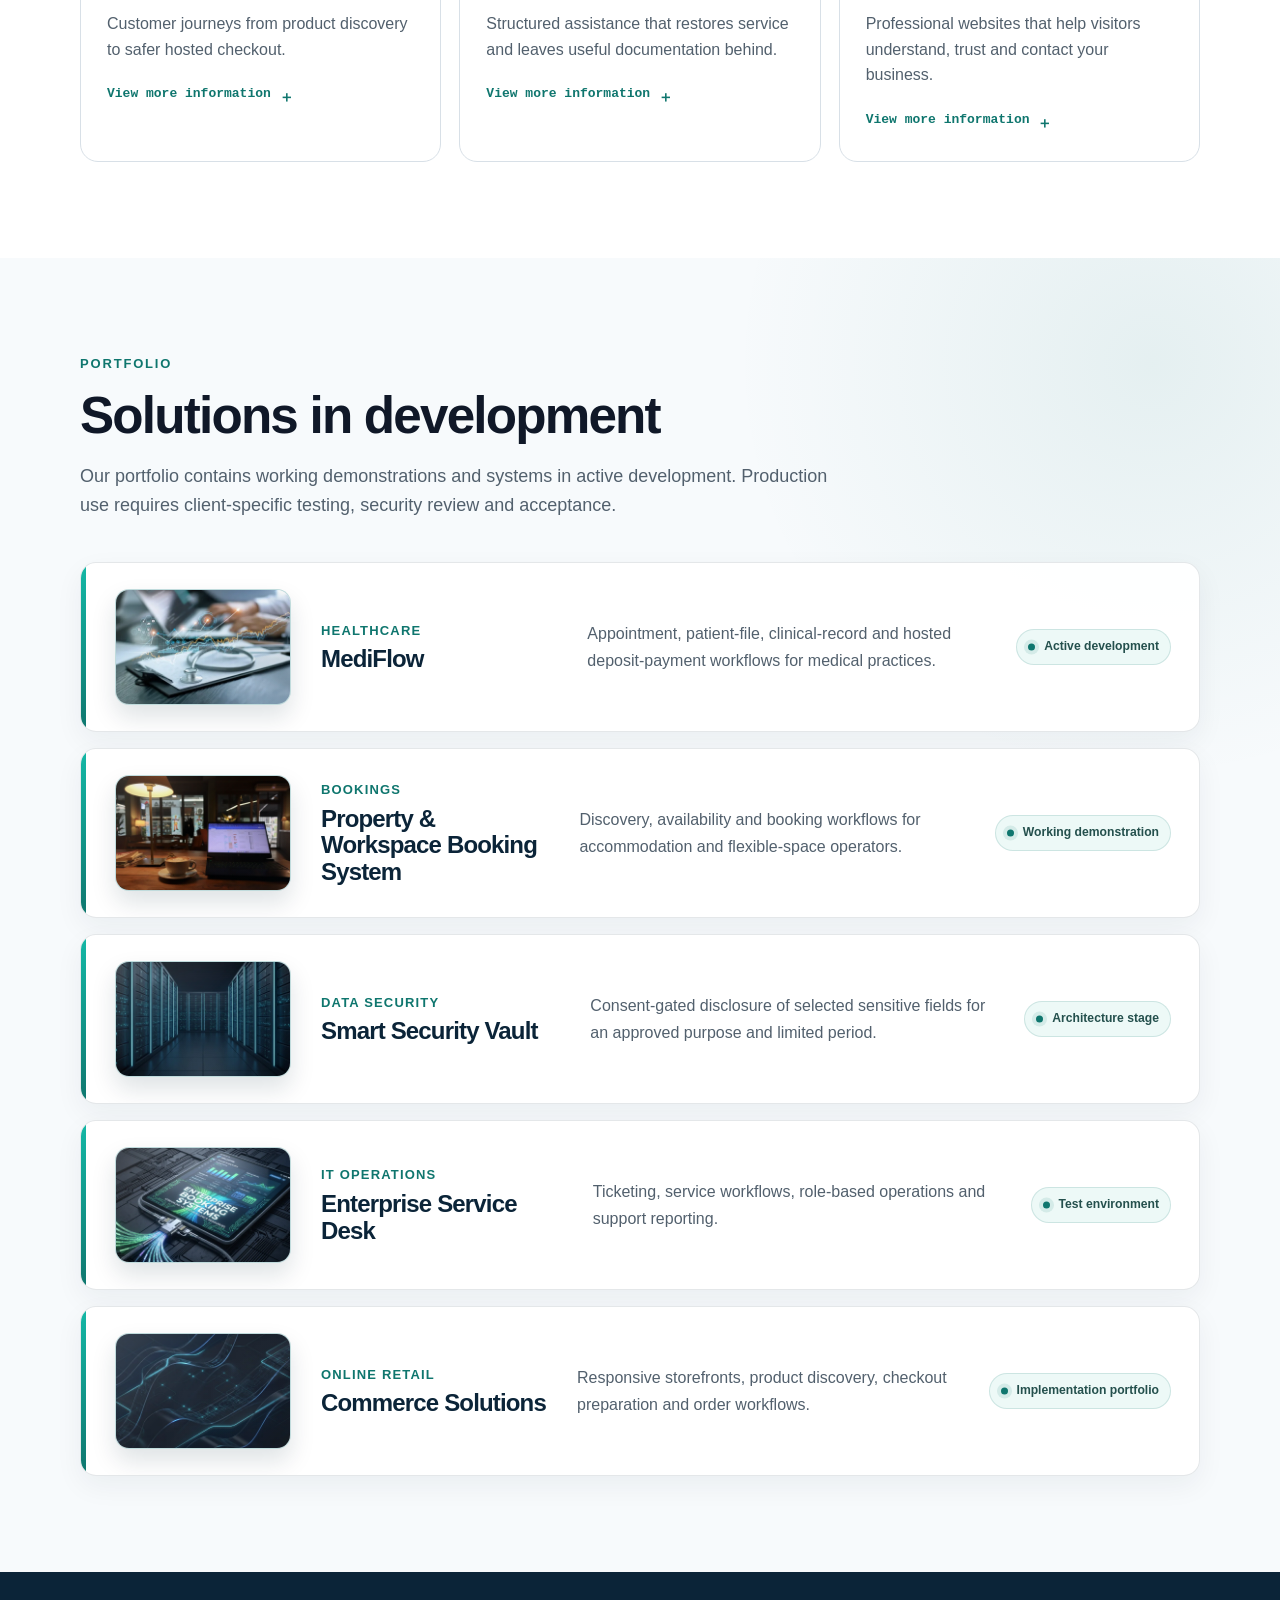
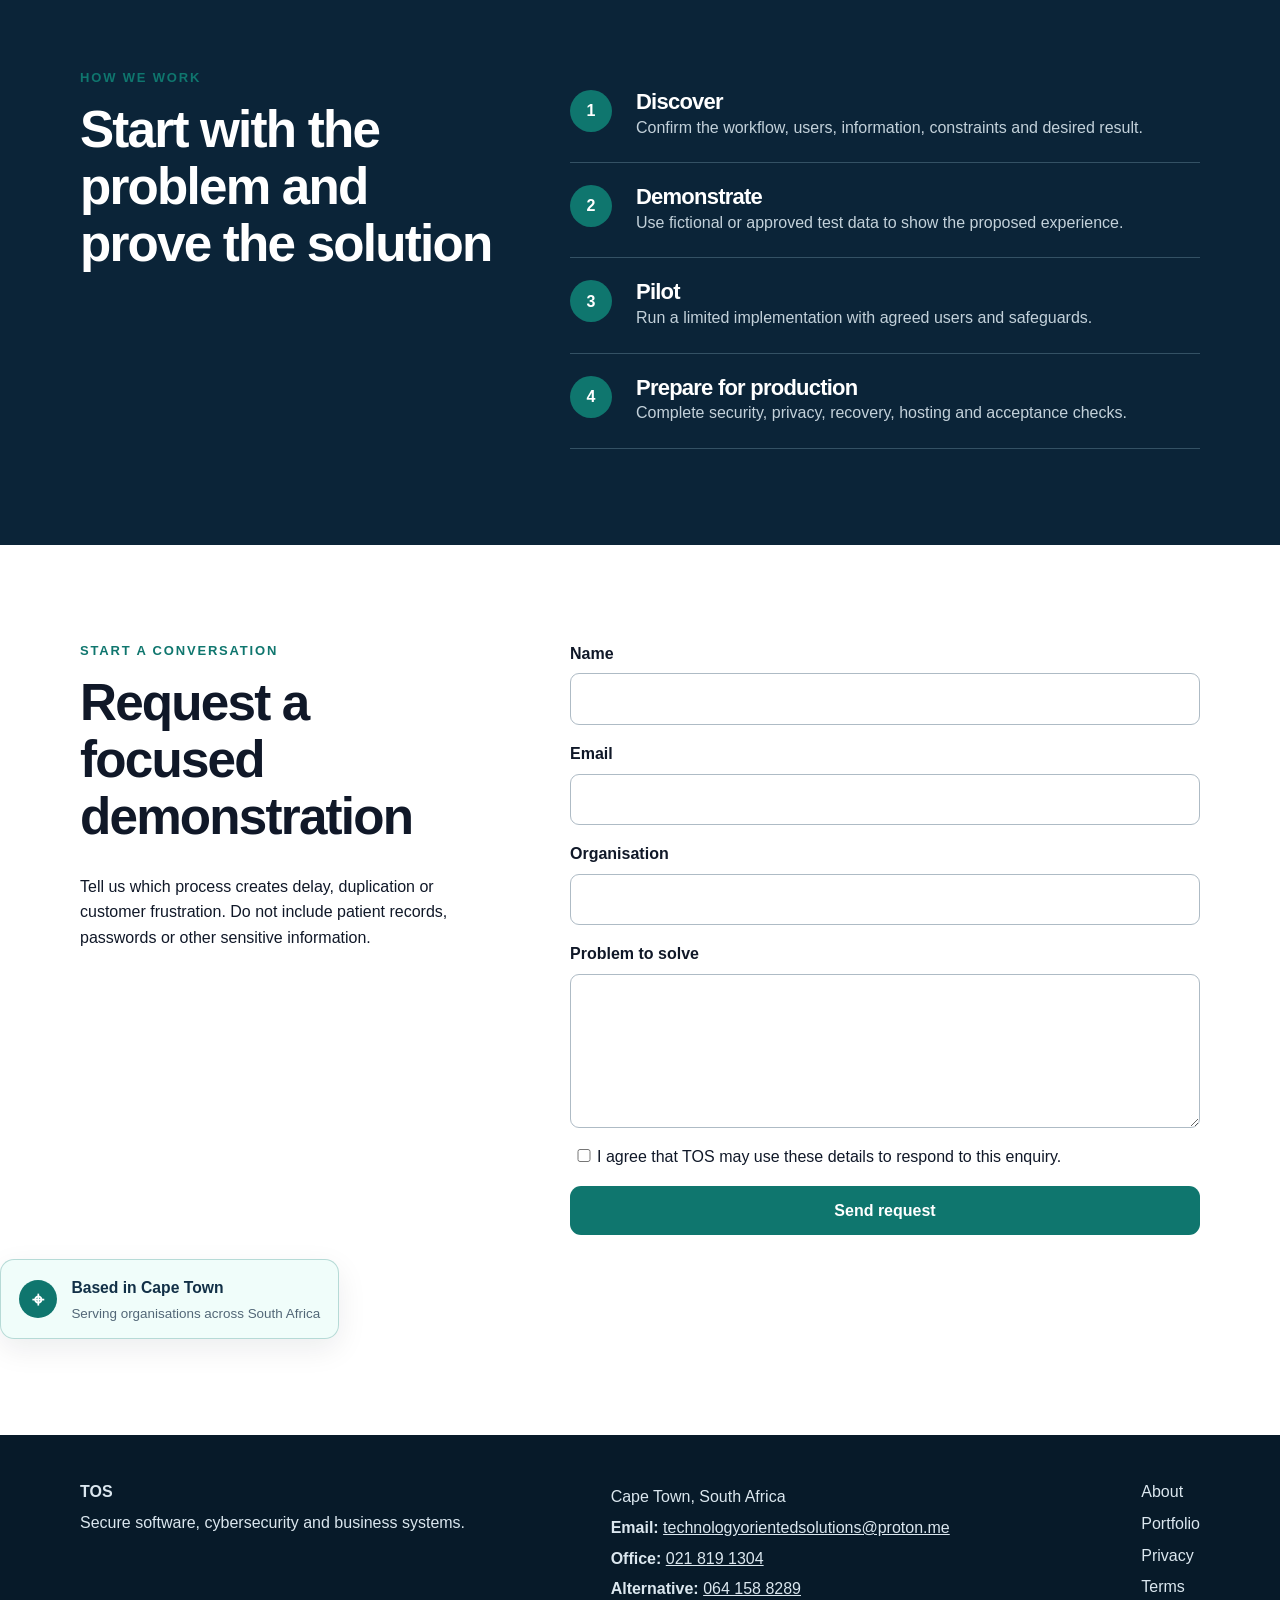
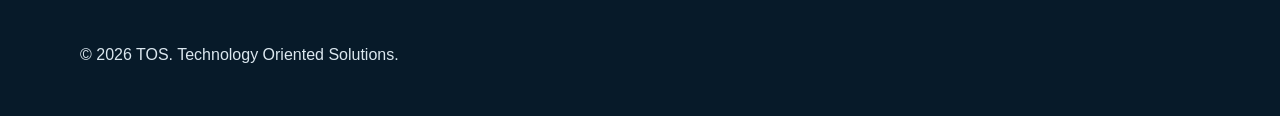
==== commit 6be7449e: "feat: add portfolio images and smart list interactions" ====
--- a/index.html
+++ b/index.html
@@ -427,17 +427,62 @@
         <p class="section-intro">Our portfolio contains working demonstrations and systems in active development. 
 Production use requires client-specific testing, security review and acceptance.</p>
         <div class="solution-list">
-          <article><div><p class="solution-type">Healthcare</p><h3>MediFlow</h3></div><p>Appointment, patient-file, 
+          <article class="portfolio-row reveal-on-scroll">
+            <figure class="portfolio-row-visual">
+              <img
+                src="assets/portfolio/mediflow.webp"
+                alt="MediFlow healthcare platform interface"
+                width="720"
+                height="480"
+                loading="lazy"
+                decoding="async">
+            </figure><div><p class="solution-type">Healthcare</p><h3>MediFlow</h3></div><p>Appointment, patient-file, 
 clinical-record and hosted deposit-payment workflows for medical practices.</p><span>Active 
 development</span></article>
-          <article><div><p class="solution-type">Bookings</p><h3>Property & Workspace Booking System</h3></div><p>Discovery, availability and 
+          <article class="portfolio-row reveal-on-scroll">
+            <figure class="portfolio-row-visual">
+              <img
+                src="assets/portfolio/bookings.webp"
+                alt="Property and workspace booking platform"
+                width="720"
+                height="480"
+                loading="lazy"
+                decoding="async">
+            </figure><div><p class="solution-type">Bookings</p><h3>Property & Workspace Booking System</h3></div><p>Discovery, availability and 
 booking workflows for accommodation and flexible-space operators.</p><span>Working demonstration</span></article>
-          <article><div><p class="solution-type">Data security</p><h3>Smart Security Vault</h3></div><p>Consent-gated 
+          <article class="portfolio-row reveal-on-scroll">
+            <figure class="portfolio-row-visual">
+              <img
+                src="assets/portfolio/security-vault.webp"
+                alt="Smart Security Vault data protection solution"
+                width="720"
+                height="480"
+                loading="lazy"
+                decoding="async">
+            </figure><div><p class="solution-type">Data security</p><h3>Smart Security Vault</h3></div><p>Consent-gated 
 disclosure of selected sensitive fields for an approved purpose and limited period.</p><span>Architecture 
 stage</span></article>
-          <article><div><p class="solution-type">IT operations</p><h3>Enterprise Service Desk</h3></div><p>Ticketing, 
+          <article class="portfolio-row reveal-on-scroll">
+            <figure class="portfolio-row-visual">
+              <img
+                src="assets/portfolio/service-desk.webp"
+                alt="Enterprise Service Desk IT operations platform"
+                width="720"
+                height="480"
+                loading="lazy"
+                decoding="async">
+            </figure><div><p class="solution-type">IT operations</p><h3>Enterprise Service Desk</h3></div><p>Ticketing, 
 service workflows, role-based operations and support reporting.</p><span>Test environment</span></article>
-          <article><div><p class="solution-type">Online retail</p><h3>Commerce Solutions</h3></div><p>Responsive 
+          <article class="portfolio-row reveal-on-scroll">
+            <figure class="portfolio-row-visual">
+              <img
+                src="assets/portfolio/commerce.webp"
+                alt="Commerce Solutions online retail platform"
+                width="720"
+                height="480"
+                loading="lazy"
+                decoding="async">
+            </figure><div><p class="solution-type">Online retail</p><h3>Commerce Solutions</h3></div><p>Responsive 
 storefronts, product discovery, checkout preparation and order workflows.</p><span>Implementation 
 portfolio</span></article>
         </div>
--- a/styles.css
+++ b/styles.css
@@ -722,361 +722,248 @@
   }
 }
 
-/* 3D PORTFOLIO SHOWCASE */
-.portfolio-showcase {
+/* REFINED PORTFOLIO LIST */
+#solutions {
   position: relative;
   overflow: hidden;
   background:
-    radial-gradient(circle at 8% 8%, rgba(15,118,110,.12), transparent 28%),
-    radial-gradient(circle at 92% 88%, rgba(18,49,74,.10), transparent 30%),
+    radial-gradient(circle at 90% 8%, rgba(15,118,110,.08), transparent 25%),
     var(--paper);
 }
 
-.portfolio-showcase::before {
+#solutions .section-intro {
+  margin-bottom: 42px;
+}
+
+#solutions .solution-list {
+  display: grid;
+  gap: 16px;
+  border-top: 0;
+}
+
+#solutions .solution-list article {
+  position: relative;
+  grid-template-columns: minmax(190px, .9fr) minmax(280px, 1.55fr) auto;
+  gap: 30px;
+  padding: 26px 28px 26px 34px;
+  overflow: hidden;
+  border: 1px solid rgba(11,36,56,.11);
+  border-radius: 16px;
+  background: rgba(255,255,255,.94);
+  box-shadow: 0 10px 28px rgba(11,36,56,.055);
+  transition:
+    transform .22s ease,
+    border-color .22s ease,
+    box-shadow .22s ease;
+}
+
+#solutions .solution-list article::before {
+  position: absolute;
+  top: 0;
+  bottom: 0;
+  left: 0;
+  width: 5px;
+  content: "";
+  background: linear-gradient(180deg, #14b8a6, var(--teal));
+}
+
+#solutions .solution-list article:hover {
+  border-color: rgba(15,118,110,.32);
+  box-shadow: 0 18px 38px rgba(11,36,56,.10);
+  transform: translateY(-3px);
+}
+
+#solutions .solution-list article > div {
+  position: relative;
+}
+
+#solutions .solution-list h3 {
+  margin-top: 5px;
+  color: var(--navy);
+  font-size: clamp(1.18rem, 2vw, 1.5rem);
+}
+
+#solutions .solution-list article > p {
+  margin: 0;
+  color: var(--muted);
+  line-height: 1.7;
+}
+
+#solutions .solution-type {
+  letter-spacing: .09em;
+}
+
+#solutions .solution-list article > span {
+  position: relative;
+  padding: 7px 11px 7px 27px;
+  white-space: nowrap;
+  border: 1px solid rgba(15,118,110,.15);
+  color: #24504d;
+  background: #edf9f7;
+  font-size: .76rem;
+}
+
+#solutions .solution-list article > span::before {
+  position: absolute;
+  top: 50%;
+  left: 11px;
+  width: 7px;
+  height: 7px;
+  border-radius: 50%;
+  content: "";
+  background: var(--teal);
+  box-shadow: 0 0 0 4px rgba(15,118,110,.11);
+  transform: translateY(-50%);
+}
+
+@media (max-width: 820px) {
+  #solutions .solution-list article {
+    grid-template-columns: 1fr;
+    gap: 12px;
+    padding: 24px 24px 24px 30px;
+  }
+
+  #solutions .solution-list article > span {
+    width: fit-content;
+    white-space: normal;
+  }
+}
+
+@media (max-width: 620px) {
+  #solutions .solution-list {
+    gap: 12px;
+  }
+
+  #solutions .solution-list article {
+    border-radius: 14px;
+  }
+}
+
+@media (prefers-reduced-motion: reduce) {
+  #solutions .solution-list article {
+    transition: none;
+  }
+
+  #solutions .solution-list article:hover {
+    transform: none;
+  }
+}
+
+/* PORTFOLIO ROW VISUALS START */
+#solutions .solution-list .portfolio-row {
+  grid-template-columns:
+    176px
+    minmax(180px, 0.8fr)
+    minmax(260px, 1.35fr)
+    auto;
+  align-items: center;
+}
+
+.portfolio-row-visual {
+  position: relative;
+  width: 176px;
+  height: 116px;
+  margin: 0;
+  overflow: hidden;
+  border: 1px solid rgba(15, 118, 110, 0.18);
+  border-radius: 14px;
+  background: #e8f1f4;
+  box-shadow:
+    0 12px 25px rgba(11, 36, 56, 0.13);
+}
+
+.portfolio-row-visual::after {
   position: absolute;
   inset: 0;
   content: "";
   pointer-events: none;
-  opacity: .3;
-  background-image:
-    linear-gradient(rgba(11,36,56,.045) 1px, transparent 1px),
-    linear-gradient(90deg, rgba(11,36,56,.045) 1px, transparent 1px);
-  background-size: 34px 34px;
-  mask-image: linear-gradient(to bottom, black, transparent 85%);
-}
-
-.portfolio-showcase .container {
-  position: relative;
-}
-
-.portfolio-heading {
-  display: grid;
-  grid-template-columns: .85fr 1.15fr;
-  align-items: end;
-  gap: 56px;
-  margin-bottom: 42px;
-}
-
-.portfolio-heading h2,
-.portfolio-heading .section-intro {
-  margin-bottom: 0;
-}
-
-.portfolio-grid {
-  display: grid;
-  grid-template-columns: repeat(2, minmax(0, 1fr));
-  gap: 26px;
-  perspective: 1200px;
-}
-
-.portfolio-card {
-  position: relative;
-  min-width: 0;
-  overflow: hidden;
-  border: 1px solid rgba(11,36,56,.12);
-  border-radius: 24px;
-  background: rgba(255,255,255,.94);
-  box-shadow:
-    0 24px 55px rgba(11,36,56,.10),
-    inset 0 1px 0 rgba(255,255,255,.9);
-  transform-style: preserve-3d;
+  background:
+    linear-gradient(
+      135deg,
+      rgba(255, 255, 255, 0.16),
+      transparent 45%,
+      rgba(7, 26, 41, 0.15)
+    );
+}
+
+.portfolio-row-visual img {
+  display: block;
+  width: 100%;
+  height: 100%;
+  object-fit: cover;
+  object-position: center;
   transition:
-    transform .3s ease,
-    border-color .3s ease,
-    box-shadow .3s ease;
-}
-
-.portfolio-card::before {
-  position: absolute;
-  z-index: 0;
-  top: -90px;
-  right: -80px;
-  width: 220px;
-  height: 220px;
-  border-radius: 50%;
-  content: "";
-  opacity: .12;
-  background: var(--card-accent, var(--teal));
-  filter: blur(4px);
-}
-
-.portfolio-card:hover {
-  border-color: color-mix(in srgb, var(--card-accent, var(--teal)) 48%, white);
-  box-shadow:
-    0 32px 70px rgba(11,36,56,.16),
-    inset 0 1px 0 rgba(255,255,255,.95);
-  transform: translateY(-8px) rotateX(1.2deg);
-}
-
-.portfolio-card-body {
-  position: relative;
-  z-index: 2;
-  padding: 30px;
-}
-
-.portfolio-visual {
-  position: relative;
-  display: grid;
-  width: 100%;
-  height: 155px;
-  place-items: center;
-  overflow: hidden;
-  color: white;
-  background:
-    radial-gradient(circle at 30% 30%, rgba(255,255,255,.24), transparent 22%),
-    linear-gradient(135deg, var(--card-accent, var(--teal)), var(--navy));
-}
-
-.portfolio-visual::before,
-.portfolio-visual::after {
-  position: absolute;
-  border: 1px solid rgba(255,255,255,.24);
-  border-radius: 50%;
-  content: "";
-}
-
-.portfolio-visual::before {
-  width: 190px;
-  height: 190px;
-  transform: translate(-95px, 45px);
-}
-
-.portfolio-visual::after {
-  width: 120px;
-  height: 120px;
-  transform: translate(135px, -55px);
-}
-
-.portfolio-visual strong {
-  position: relative;
-  z-index: 2;
-  font-size: 3rem;
-  line-height: 1;
-  letter-spacing: -.08em;
-  text-shadow:
-    0 3px 0 rgba(255,255,255,.10),
-    0 12px 25px rgba(0,0,0,.24);
-  transform: translateZ(40px);
-}
-
-.portfolio-orbit {
-  position: absolute;
-  width: 88px;
-  height: 88px;
-  border: 2px solid rgba(94,234,212,.7);
-  border-radius: 50%;
-  box-shadow:
-    0 0 0 12px rgba(94,234,212,.07),
-    0 0 35px rgba(94,234,212,.24);
-  transform: rotateX(67deg) rotateZ(-20deg);
-}
-
-.portfolio-meta {
-  display: flex;
-  flex-wrap: wrap;
-  align-items: center;
-  justify-content: space-between;
-  gap: 10px;
-  margin-bottom: 18px;
-}
-
-.portfolio-status {
-  display: inline-flex;
-  align-items: center;
-  gap: 7px;
-  padding: 6px 10px;
-  border: 1px solid rgba(11,36,56,.10);
-  border-radius: 999px;
-  color: #344054;
-  background: #eef3f5;
-  font-size: .75rem;
-  font-weight: 800;
-}
-
-.portfolio-status::before {
-  width: 7px;
-  height: 7px;
-  border-radius: 50%;
-  content: "";
-  background: var(--status-color, var(--teal));
-  box-shadow: 0 0 0 4px color-mix(in srgb, var(--status-color, var(--teal)) 15%, transparent);
-}
-
-.portfolio-card h3 {
-  margin-bottom: 12px;
-  font-size: clamp(1.45rem, 2.4vw, 2rem);
-}
-
-.portfolio-card-body > p {
-  min-height: 78px;
-  color: var(--muted);
-}
-
-.portfolio-points {
-  display: grid;
-  gap: 0;
-  margin: 24px 0 0;
-  padding: 0;
-  border-top: 1px solid var(--line);
-  list-style: none;
-}
-
-.portfolio-points li {
-  display: grid;
-  grid-template-columns: 32px 1fr;
-  gap: 12px;
-  align-items: center;
-  padding: 12px 0;
-  border-bottom: 1px solid var(--line);
-  color: #344054;
-  font-size: .94rem;
-  font-weight: 650;
-}
-
-.portfolio-points li span {
-  display: grid;
-  width: 28px;
-  height: 28px;
-  place-items: center;
-  border-radius: 9px;
-  color: var(--card-accent, var(--teal));
-  background: color-mix(in srgb, var(--card-accent, var(--teal)) 11%, white);
-  font: 800 .68rem monospace;
-}
-
-.portfolio-healthcare { --card-accent: #0f766e; }
-.portfolio-booking { --card-accent: #2563a8; }
-.portfolio-vault { --card-accent: #6d4cc3; }
-.portfolio-desk { --card-accent: #b45309; }
-.portfolio-commerce {
-  --card-accent: #047857;
-  grid-column: span 2;
-}
-
-.status-development { --status-color: #0f766e; }
-.status-demo { --status-color: #2563a8; }
-.status-architecture { --status-color: #6d4cc3; }
-.status-test { --status-color: #b45309; }
-.status-implementation { --status-color: #047857; }
-
-.portfolio-commerce {
-  display: grid;
-  grid-template-columns: .72fr 1.28fr;
-}
-
-.portfolio-commerce .portfolio-visual {
-  height: 100%;
-  min-height: 360px;
-}
-
-.portfolio-cta-card {
-  grid-column: span 2;
-  position: relative;
-  overflow: hidden;
-  padding: clamp(30px, 5vw, 56px);
-  border-radius: 24px;
-  color: white;
-  background:
-    radial-gradient(circle at 85% 20%, rgba(94,234,212,.22), transparent 25%),
-    linear-gradient(135deg, var(--navy), #124c5b);
-  box-shadow: 0 26px 65px rgba(11,36,56,.18);
-}
-
-.portfolio-cta-card::after {
-  position: absolute;
-  right: -70px;
-  bottom: -110px;
-  width: 280px;
-  height: 280px;
-  border: 1px solid rgba(255,255,255,.16);
-  border-radius: 50%;
-  content: "";
-  box-shadow:
-    0 0 0 30px rgba(255,255,255,.025),
-    0 0 0 65px rgba(255,255,255,.02);
-}
-
-.portfolio-cta-card h3,
-.portfolio-cta-card p,
-.portfolio-cta-card .actions {
-  position: relative;
-  z-index: 1;
-  max-width: 760px;
-}
-
-.portfolio-cta-card h3 {
-  font-size: clamp(1.8rem, 3vw, 2.8rem);
-}
-
-.portfolio-cta-card > p {
-  color: #dbe7ef;
-}
-
-.portfolio-contact-button {
-  color: white;
-  border-color: rgba(255,255,255,.42);
-  background: rgba(255,255,255,.08);
-}
-
-.portfolio-contact-button:hover,
-.portfolio-contact-button:focus-visible {
-  background: rgba(255,255,255,.16);
-}
-
-@media (max-width: 820px) {
-  .portfolio-heading,
-  .portfolio-grid {
-    grid-template-columns: 1fr;
-  }
-
-  .portfolio-heading {
-    gap: 16px;
-  }
-
-  .portfolio-commerce,
-  .portfolio-cta-card {
-    grid-column: auto;
-  }
-
-  .portfolio-commerce {
-    display: block;
-  }
-
-  .portfolio-commerce .portfolio-visual {
-    min-height: 155px;
-  }
-
-  .portfolio-card-body > p {
-    min-height: 0;
+    transform 0.35s ease,
+    filter 0.35s ease;
+}
+
+.portfolio-row:hover .portfolio-row-visual img {
+  transform: scale(1.065);
+  filter: saturate(1.07) contrast(1.03);
+}
+
+.js .reveal-on-scroll {
+  opacity: 0;
+  transform: translateY(22px);
+}
+
+.js .reveal-on-scroll.is-visible {
+  opacity: 1;
+  transform: translateY(0);
+  transition:
+    opacity 0.55s ease,
+    transform 0.55s ease;
+}
+
+@media (max-width: 900px) {
+  #solutions .solution-list .portfolio-row {
+    grid-template-columns: 142px 1fr;
+  }
+
+  .portfolio-row-visual {
+    grid-row: span 2;
+    width: 142px;
+    height: 104px;
+  }
+
+  #solutions .portfolio-row > p {
+    grid-column: 2;
+  }
+
+  #solutions .portfolio-row > span {
+    grid-column: 2;
   }
 }
 
 @media (max-width: 620px) {
-  .portfolio-card,
-  .portfolio-cta-card {
-    border-radius: 18px;
-  }
-
-  .portfolio-card-body {
-    padding: 24px;
-  }
-
-  .portfolio-visual {
-    height: 130px;
-  }
-
-  .portfolio-card:hover {
-    transform: translateY(-3px);
+  #solutions .solution-list .portfolio-row {
+    grid-template-columns: 104px minmax(0, 1fr);
+    gap: 14px;
+  }
+
+  .portfolio-row-visual {
+    grid-row: auto;
+    width: 104px;
+    height: 88px;
+    border-radius: 12px;
+  }
+
+  #solutions .portfolio-row > p,
+  #solutions .portfolio-row > span {
+    grid-column: 1 / -1;
   }
 }
 
 @media (prefers-reduced-motion: reduce) {
-  .portfolio-card {
+  .portfolio-row-visual img,
+  .js .reveal-on-scroll,
+  .js .reveal-on-scroll.is-visible {
     transition: none;
-  }
-
-  .portfolio-card:hover {
     transform: none;
   }
-}
-
+
+  .js .reveal-on-scroll {
+    opacity: 1;
+  }
+}
+/* PORTFOLIO ROW VISUALS END */
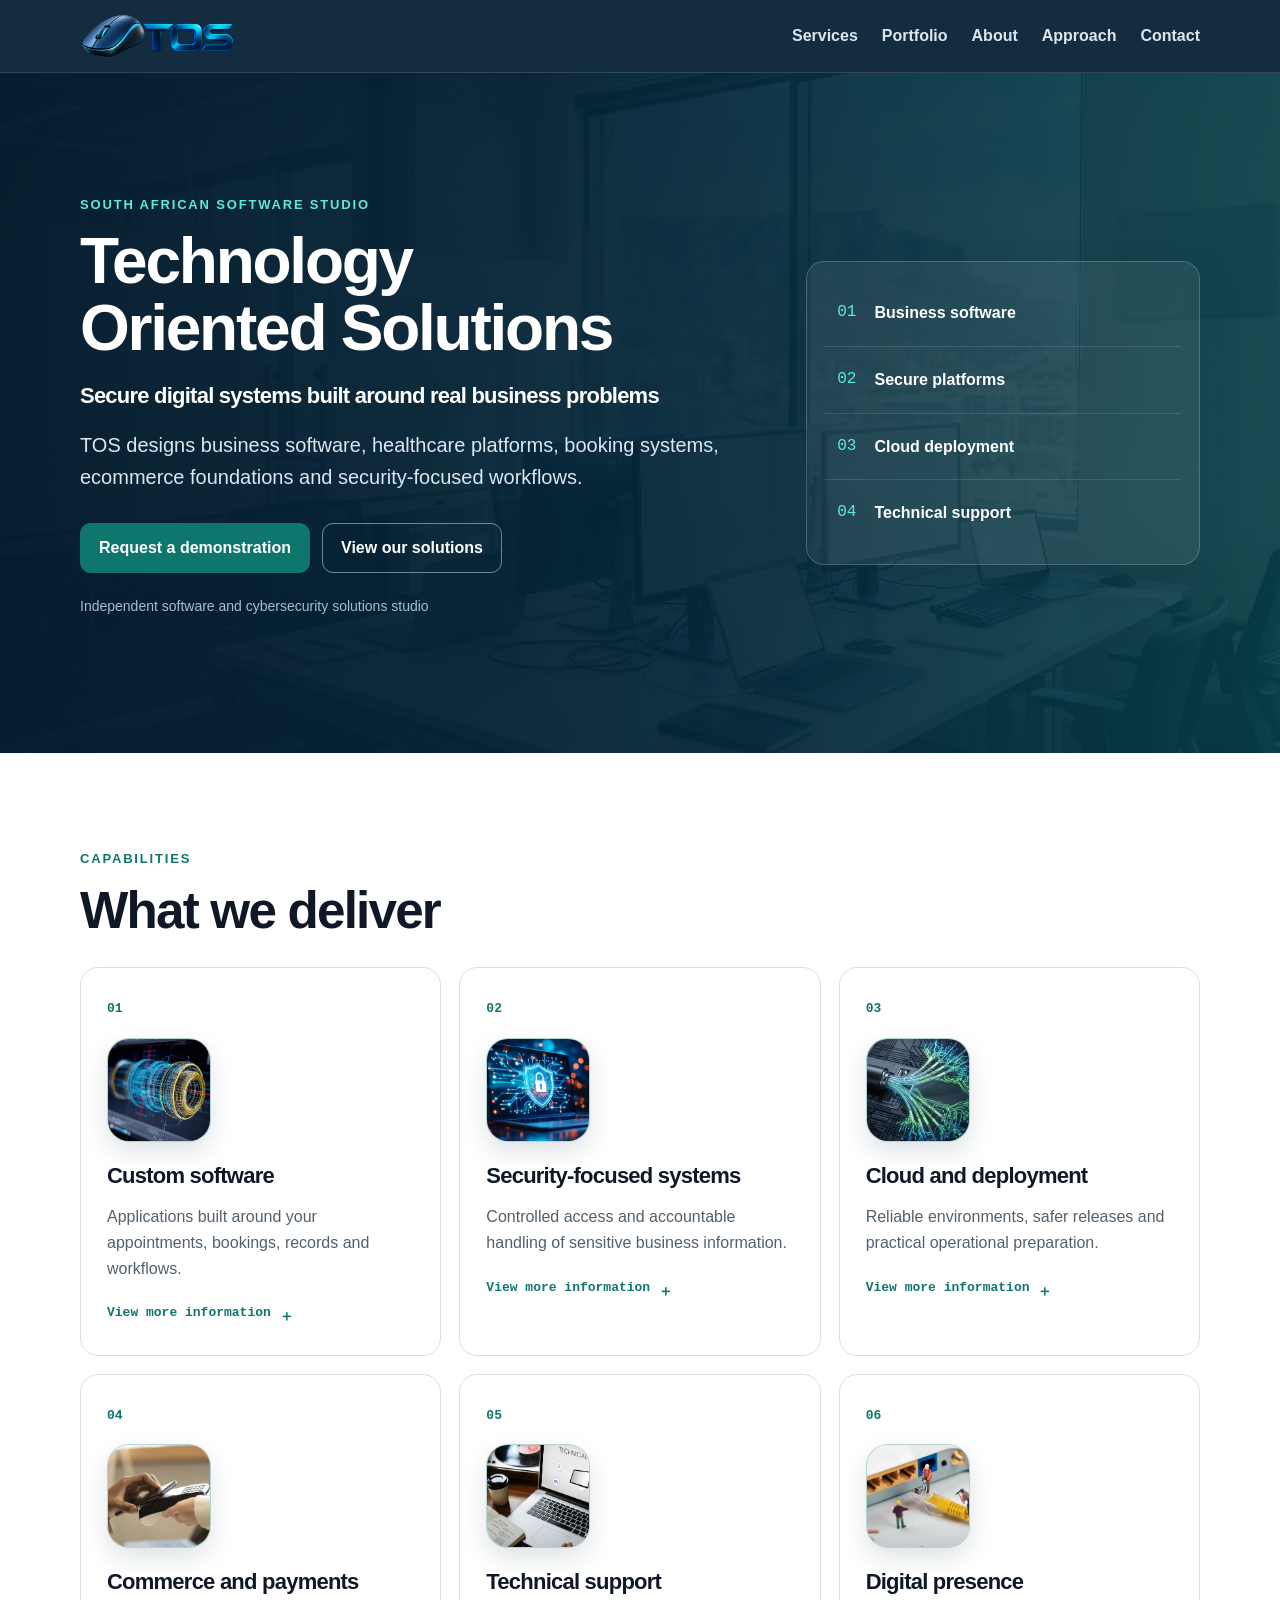
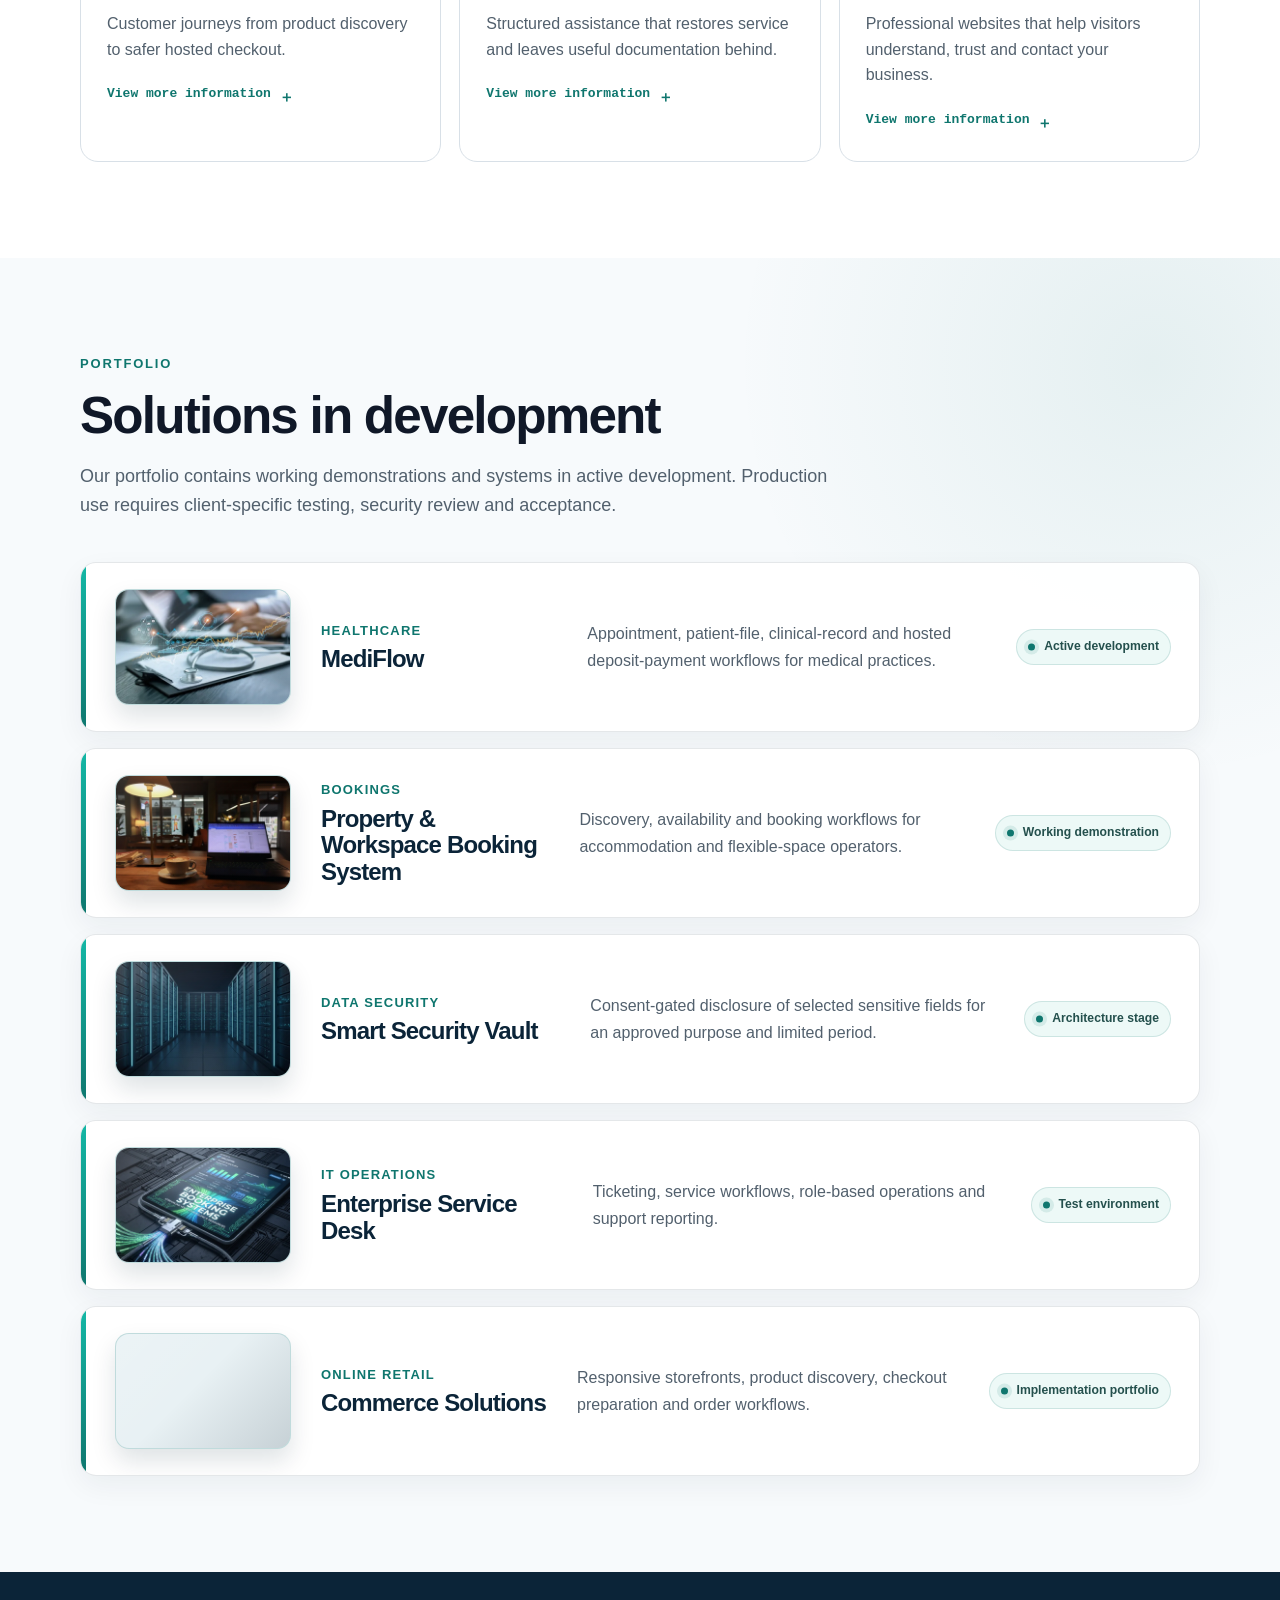
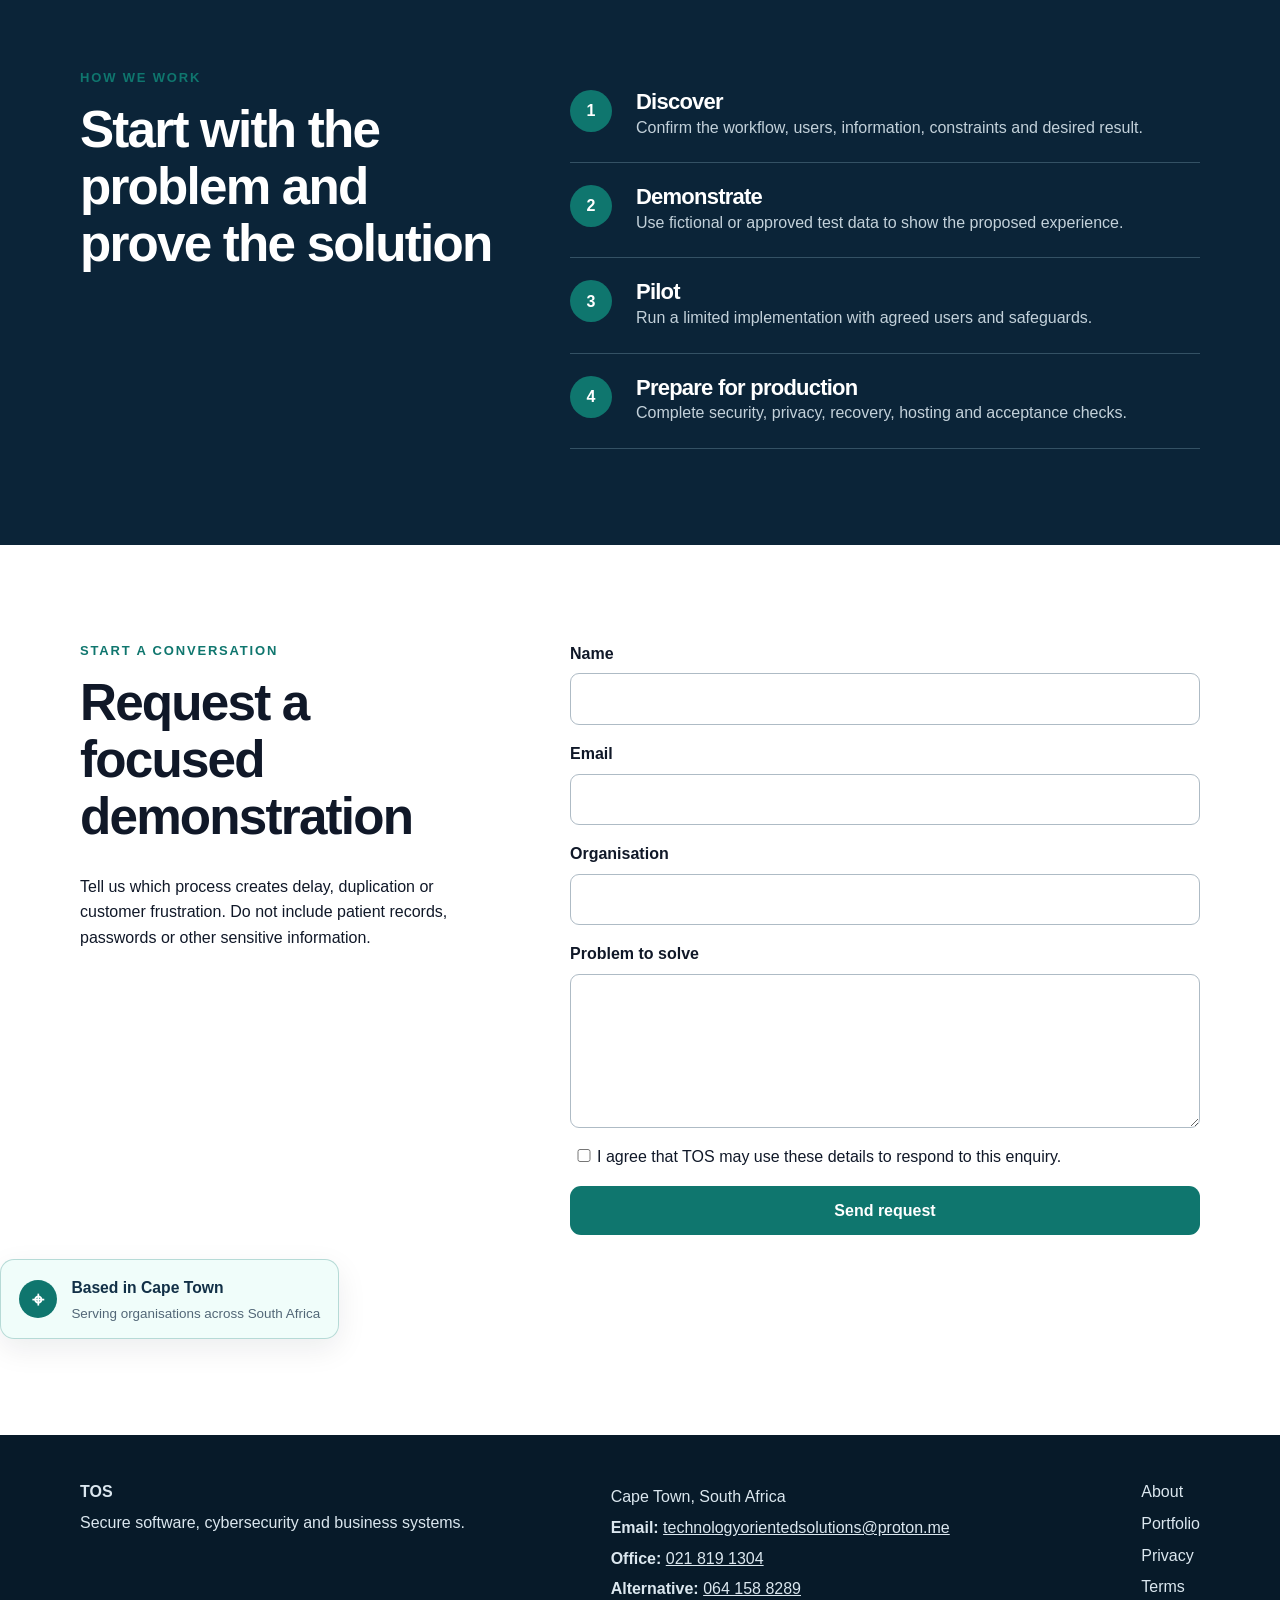
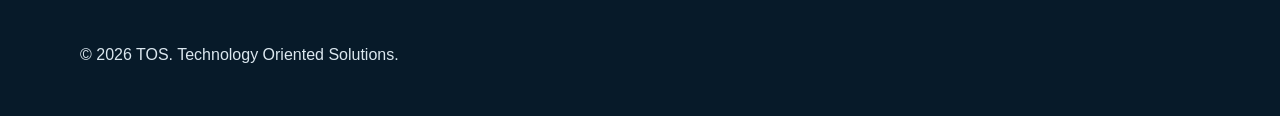
==== commit 6b5ac0b4: "chore: verify Cloudflare property in Google Search Console" ====
--- a/index.html
+++ b/index.html
@@ -8,12 +8,13 @@
   <meta name="theme-color" content="#0b2438">
   <meta property="og:title" content="TOS | Technology Oriented Solutions">
   <meta property="og:description" content="Software, cybersecurity and digital solutions for growing organisations.">
+  <meta property="og:site_name" content="Technology Oriented Solutions">
   <meta property="og:type" content="website">
-  <meta property="og:url" content="https://zw3liy.github.io/technology-oriented-solutions-website/">
-  <link rel="canonical" href="https://zw3liy.github.io/technology-oriented-solutions-website/">
-  <link rel="icon" href="assets/tos-3d-mouse-logo.png" type="image/svg+xml">
-  <link rel="stylesheet" href="styles.css">
-  <script src="script.js" defer></script>
+  <meta property="og:url" content="https://technology-oriented-solutions-website.pages.dev/">
+  <link rel="canonical" href="https://technology-oriented-solutions-website.pages.dev/">
+  <link rel="icon" href="assets/tos-3d-mouse-logo.png" type="image/png">
+  <link rel="stylesheet" href="styles.css?v=portfolio-compact-1">
+  <script src="script.js?v=portfolio-compact-1" defer></script>
   <meta name="msvalidate.01" content="A60554BCEB30A113B4E43ABD515E9ACB" />
   <meta name="google-site-verification" content="dTN5jLPasTv6jQBo48ZHZcaI-FlJP0FR9L1f6sPhJ1c" />
   <script type="application/ld+json">
@@ -22,7 +23,7 @@
     "@type": "ProfessionalService",
     "name": "Technology Oriented Solutions",
     "alternateName": "TOS",
-    "url": "https://zw3liy.github.io/technology-oriented-solutions-website/",
+    "url": "https://technology-oriented-solutions-website.pages.dev/",
     "email": "technologyorientedsolutions@proton.me",
     "telephone": "+27 64 158 8289",
     "areaServed": {
@@ -85,6 +86,16 @@
     }
   }
   </script>
+  <script type="application/ld+json">
+{
+  "@context": "https://schema.org",
+  "@type": "WebSite",
+  "name": "Technology Oriented Solutions",
+  "alternateName": "TOS",
+  "url": "https://technology-oriented-solutions-website.pages.dev/"
+}
+  </script>
+  <meta name="google-site-verification" content="_jzNYeAGrrGZ682Pr4O_pAEfqWtfUGi4F4LK4yjh5Fc" />
 </head>
 <body>
   <a class="skip-link" href="#main">Skip to content</a>
@@ -432,8 +443,8 @@
               <img
                 src="assets/portfolio/mediflow.webp"
                 alt="MediFlow healthcare platform interface"
-                width="720"
-                height="480"
+                width="176"
+                height="116"
                 loading="lazy"
                 decoding="async">
             </figure><div><p class="solution-type">Healthcare</p><h3>MediFlow</h3></div><p>Appointment, patient-file, 
@@ -444,8 +455,8 @@
               <img
                 src="assets/portfolio/bookings.webp"
                 alt="Property and workspace booking platform"
-                width="720"
-                height="480"
+                width="176"
+                height="116"
                 loading="lazy"
                 decoding="async">
             </figure><div><p class="solution-type">Bookings</p><h3>Property & Workspace Booking System</h3></div><p>Discovery, availability and 
@@ -455,8 +466,8 @@
               <img
                 src="assets/portfolio/security-vault.webp"
                 alt="Smart Security Vault data protection solution"
-                width="720"
-                height="480"
+                width="176"
+                height="116"
                 loading="lazy"
                 decoding="async">
             </figure><div><p class="solution-type">Data security</p><h3>Smart Security Vault</h3></div><p>Consent-gated 
@@ -467,8 +478,8 @@
               <img
                 src="assets/portfolio/service-desk.webp"
                 alt="Enterprise Service Desk IT operations platform"
-                width="720"
-                height="480"
+                width="176"
+                height="116"
                 loading="lazy"
                 decoding="async">
             </figure><div><p class="solution-type">IT operations</p><h3>Enterprise Service Desk</h3></div><p>Ticketing, 
@@ -478,8 +489,8 @@
               <img
                 src="assets/portfolio/commerce.webp"
                 alt="Commerce Solutions online retail platform"
-                width="720"
-                height="480"
+                width="176"
+                height="116"
                 loading="lazy"
                 decoding="async">
             </figure><div><p class="solution-type">Online retail</p><h3>Commerce Solutions</h3></div><p>Responsive 
--- a/styles.css
+++ b/styles.css
@@ -967,3 +967,298 @@
   }
 }
 /* PORTFOLIO ROW VISUALS END */
+
+/* PORTFOLIO STORIES START */
+.portfolio-stories {
+  display: grid;
+  gap: 34px;
+}
+
+.portfolio-story {
+  display: grid;
+  grid-template-columns: minmax(0, 1fr) minmax(340px, 0.9fr);
+  align-items: center;
+  gap: clamp(32px, 5vw, 70px);
+  min-height: 440px;
+  padding: clamp(28px, 4vw, 48px);
+  overflow: hidden;
+  border: 1px solid rgba(11, 36, 56, 0.11);
+  border-radius: 22px;
+  background: #ffffff;
+  box-shadow: 0 20px 50px rgba(11, 36, 56, 0.08);
+}
+
+.portfolio-story-reverse {
+  grid-template-columns: minmax(340px, 0.9fr) minmax(0, 1fr);
+}
+
+.portfolio-story-copy {
+  min-width: 0;
+}
+
+.portfolio-story-copy h2 {
+  margin: 8px 0 28px;
+  font-size: clamp(2rem, 4vw, 3.2rem);
+}
+
+.portfolio-story-copy h3 {
+  margin: 24px 0 7px;
+  color: var(--navy);
+  font-size: 1.05rem;
+  letter-spacing: 0;
+}
+
+.portfolio-story-copy p {
+  color: var(--muted);
+}
+
+.portfolio-story-image {
+  position: relative;
+  width: 100%;
+  max-width: 500px;
+  aspect-ratio: 10 / 7;
+  margin: 0;
+  overflow: hidden;
+  border: 1px solid rgba(15, 118, 110, 0.18);
+  border-radius: 20px;
+  background: #e8f1f4;
+  box-shadow:
+    0 26px 55px rgba(11, 36, 56, 0.17),
+    18px 18px 0 rgba(15, 118, 110, 0.075);
+}
+
+.portfolio-story-reverse .portfolio-story-image {
+  justify-self: start;
+  box-shadow:
+    0 26px 55px rgba(11, 36, 56, 0.17),
+    -18px 18px 0 rgba(15, 118, 110, 0.075);
+}
+
+.portfolio-story:not(.portfolio-story-reverse)
+.portfolio-story-image {
+  justify-self: end;
+}
+
+.portfolio-story-image::after {
+  position: absolute;
+  inset: 0;
+  content: "";
+  pointer-events: none;
+  background:
+    linear-gradient(
+      145deg,
+      rgba(255, 255, 255, 0.16),
+      transparent 42%,
+      rgba(7, 26, 41, 0.12)
+    );
+}
+
+.portfolio-story-image img {
+  display: block;
+  width: 100%;
+  height: 100%;
+  object-fit: cover;
+  object-position: center;
+  transition:
+    transform 0.45s ease,
+    filter 0.45s ease;
+}
+
+.portfolio-story:hover .portfolio-story-image img {
+  transform: scale(1.035);
+  filter: saturate(1.05) contrast(1.025);
+}
+
+.portfolio-feature-list {
+  display: grid;
+  gap: 10px;
+  margin: 24px 0;
+  padding: 0;
+  list-style: none;
+}
+
+.portfolio-feature-list li {
+  position: relative;
+  padding-left: 30px;
+  color: #344054;
+  font-weight: 650;
+}
+
+.portfolio-feature-list li::before {
+  position: absolute;
+  top: 0.55em;
+  left: 2px;
+  width: 10px;
+  height: 10px;
+  border-radius: 3px;
+  content: "";
+  background: linear-gradient(135deg, #2dd4bf, var(--teal));
+  box-shadow: 0 0 0 5px rgba(15, 118, 110, 0.09);
+  transform: rotate(45deg);
+}
+
+.portfolio-story .technology {
+  margin-top: 28px;
+  padding-top: 18px;
+  border-top: 1px solid var(--line);
+  color: var(--teal);
+  font-size: 0.88rem;
+  font-weight: 800;
+}
+
+@media (max-width: 900px) {
+  .portfolio-story,
+  .portfolio-story-reverse {
+    grid-template-columns: 1fr;
+    min-height: 0;
+  }
+
+  .portfolio-story-image,
+  .portfolio-story-reverse .portfolio-story-image,
+  .portfolio-story:not(.portfolio-story-reverse)
+  .portfolio-story-image {
+    grid-row: 1;
+    justify-self: stretch;
+    max-width: none;
+    box-shadow: 0 18px 40px rgba(11, 36, 56, 0.15);
+  }
+}
+
+@media (max-width: 620px) {
+  .portfolio-stories {
+    gap: 20px;
+  }
+
+  .portfolio-story {
+    gap: 26px;
+    padding: 22px;
+    border-radius: 17px;
+  }
+
+  .portfolio-story-image {
+    border-radius: 15px;
+  }
+
+  .portfolio-story-copy h2 {
+    margin-bottom: 22px;
+  }
+}
+
+@media (prefers-reduced-motion: reduce) {
+  .portfolio-story-image img {
+    transition: none;
+  }
+
+  .portfolio-story:hover .portfolio-story-image img {
+    transform: none;
+  }
+}
+/* PORTFOLIO STORIES END */
+
+/* ABOUT BACKGROUND START */
+.about-background-section {
+  position: relative;
+  isolation: isolate;
+  overflow: hidden;
+  min-height: 760px;
+  background: #dfeaed;
+}
+
+.about-background-section::before {
+  position: absolute;
+  z-index: -2;
+  inset: -24px;
+  content: "";
+  background-image:
+    url("assets/about/about-tos.webp");
+  background-position: center;
+  background-size: cover;
+  background-repeat: no-repeat;
+  filter: blur(4px);
+  transform: scale(1.035);
+}
+
+.about-background-section::after {
+  position: absolute;
+  z-index: -1;
+  inset: 0;
+  content: "";
+  background:
+    linear-gradient(
+      110deg,
+      rgba(238, 248, 249, 0.94) 0%,
+      rgba(247, 250, 252, 0.86) 55%,
+      rgba(223, 247, 243, 0.80) 100%
+    );
+}
+
+.about-background-section .content-grid {
+  position: relative;
+  z-index: 1;
+}
+
+.about-background-section .prose {
+  padding: clamp(26px, 4vw, 44px);
+  border: 1px solid rgba(255, 255, 255, 0.64);
+  border-radius: 20px;
+  background: rgba(255, 255, 255, 0.78);
+  box-shadow:
+    0 22px 50px rgba(11, 36, 56, 0.12);
+  backdrop-filter: blur(10px);
+}
+
+.about-background-section .prose .lead {
+  padding-left: 18px;
+  border-left: 4px solid var(--teal);
+  color: var(--navy);
+}
+
+.about-background-section .prose h2 {
+  color: var(--navy);
+}
+
+.about-background-section .prose p {
+  color: #344c5d;
+}
+
+.about-background-section .info-panel {
+  border-color: rgba(255, 255, 255, 0.68);
+  background: rgba(247, 250, 252, 0.86);
+  box-shadow:
+    0 22px 50px rgba(11, 36, 56, 0.14);
+  backdrop-filter: blur(12px);
+}
+
+.about-background-section .check-list li {
+  padding: 8px 0;
+}
+
+@media (max-width: 820px) {
+  .about-background-section::before {
+    background-position: 60% center;
+  }
+}
+
+@media (max-width: 620px) {
+  .about-background-section {
+    min-height: auto;
+  }
+
+  .about-background-section::before {
+    filter: blur(3px);
+  }
+
+  .about-background-section .prose {
+    padding: 24px;
+    border-radius: 16px;
+  }
+}
+
+@media (prefers-reduced-transparency: reduce) {
+  .about-background-section .prose,
+  .about-background-section .info-panel {
+    background: #ffffff;
+    backdrop-filter: none;
+  }
+}
+/* ABOUT BACKGROUND END */
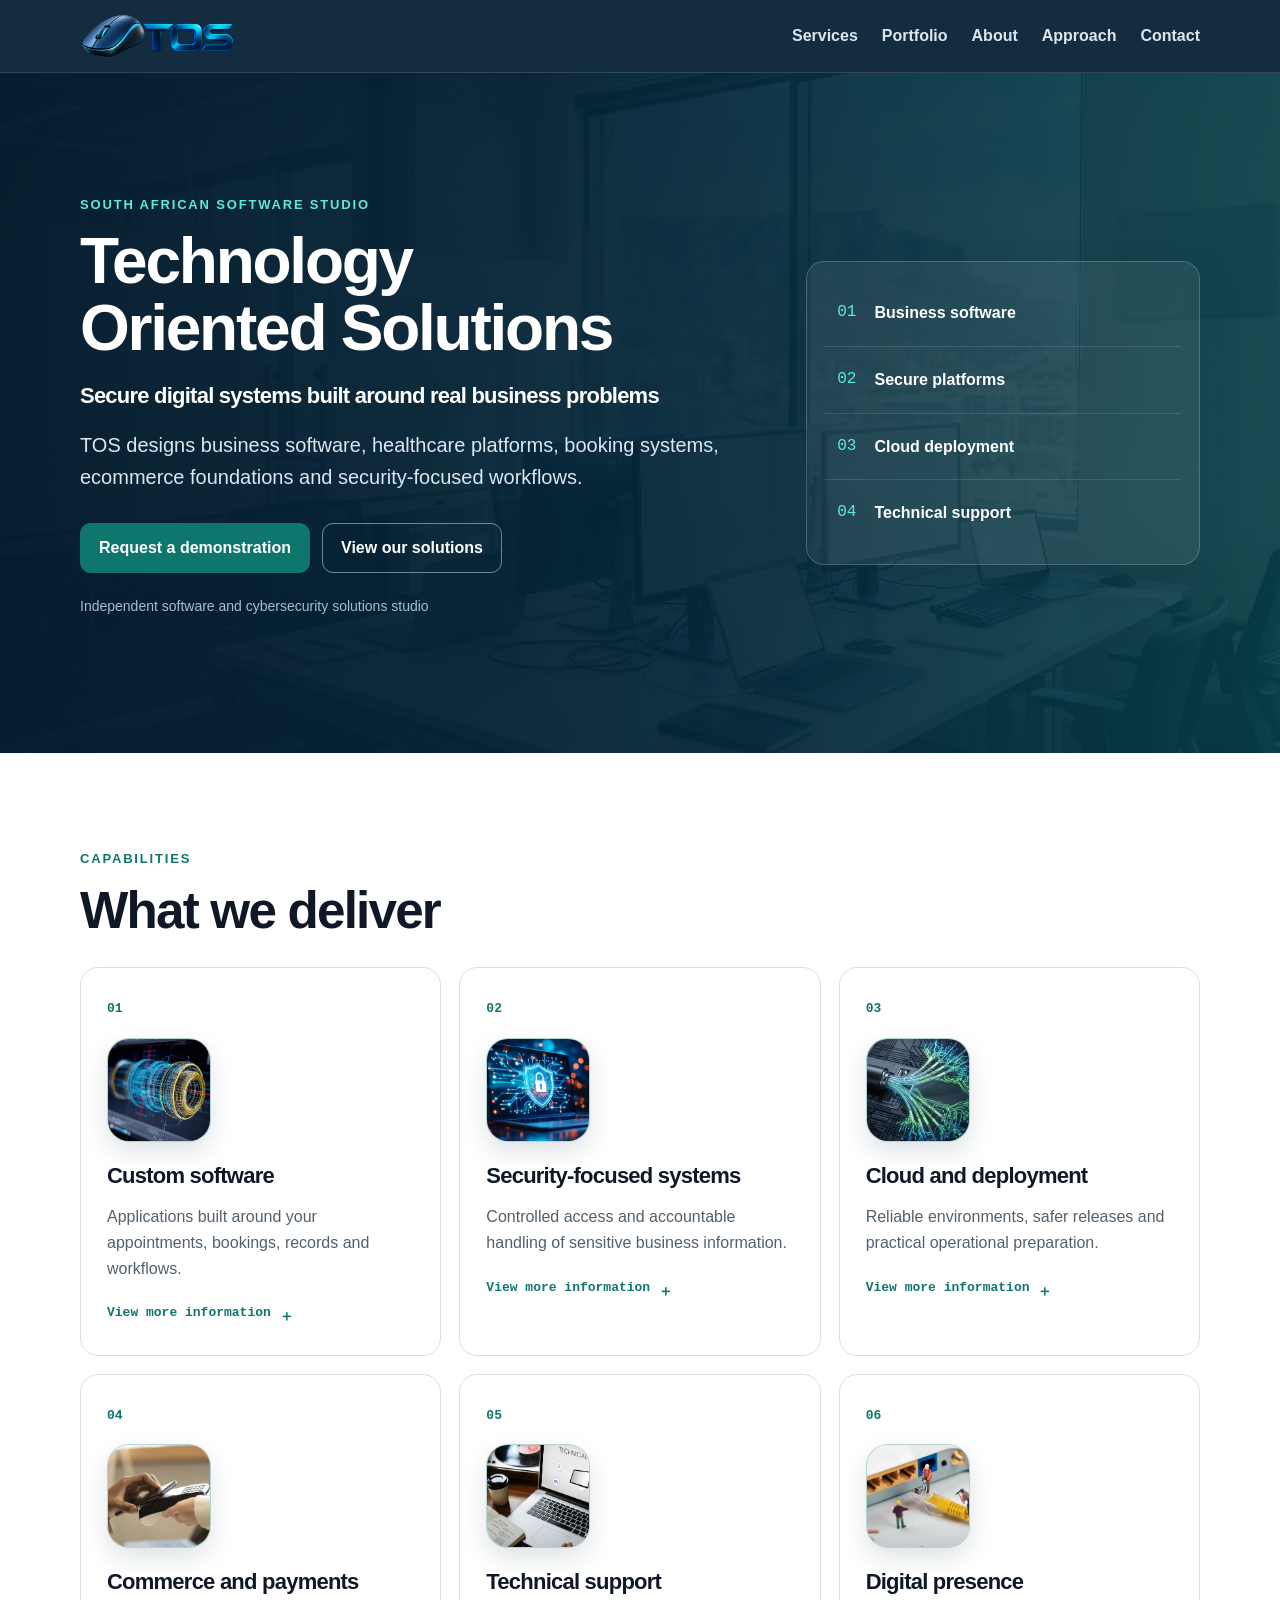
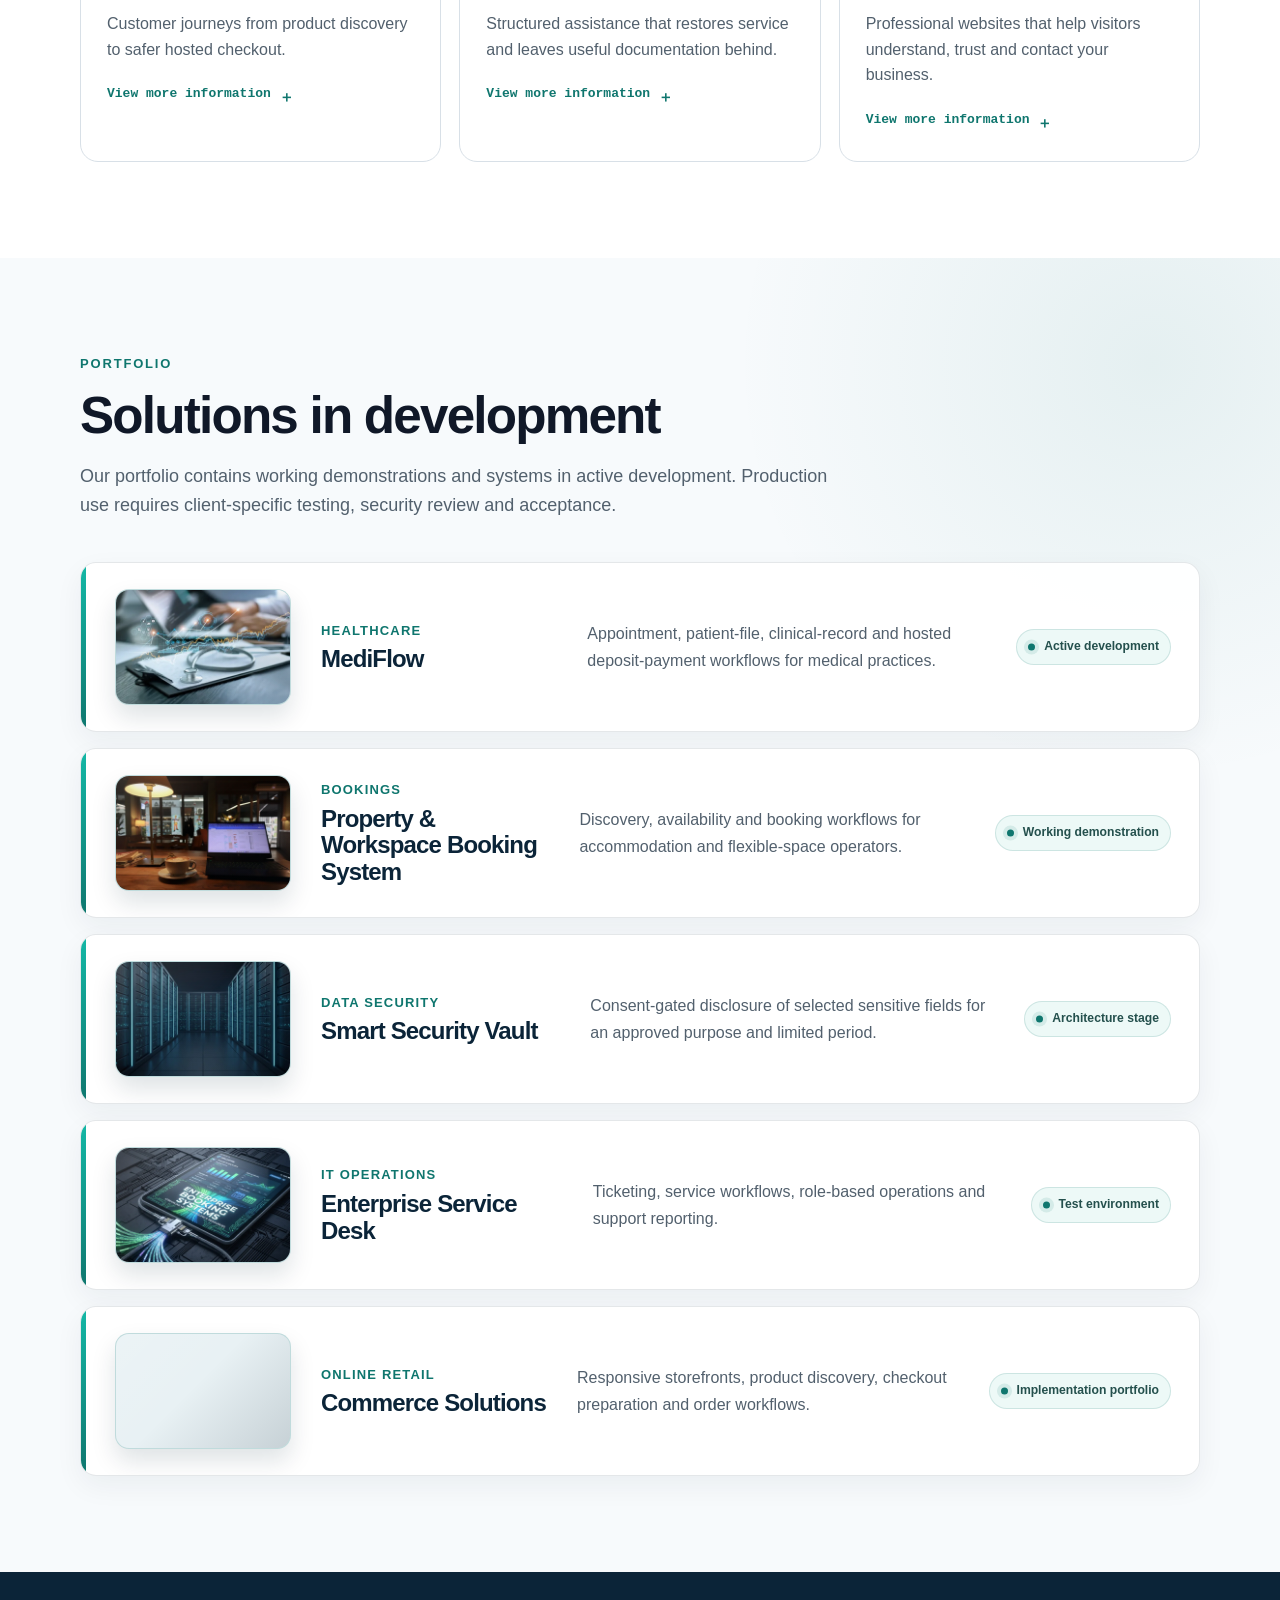
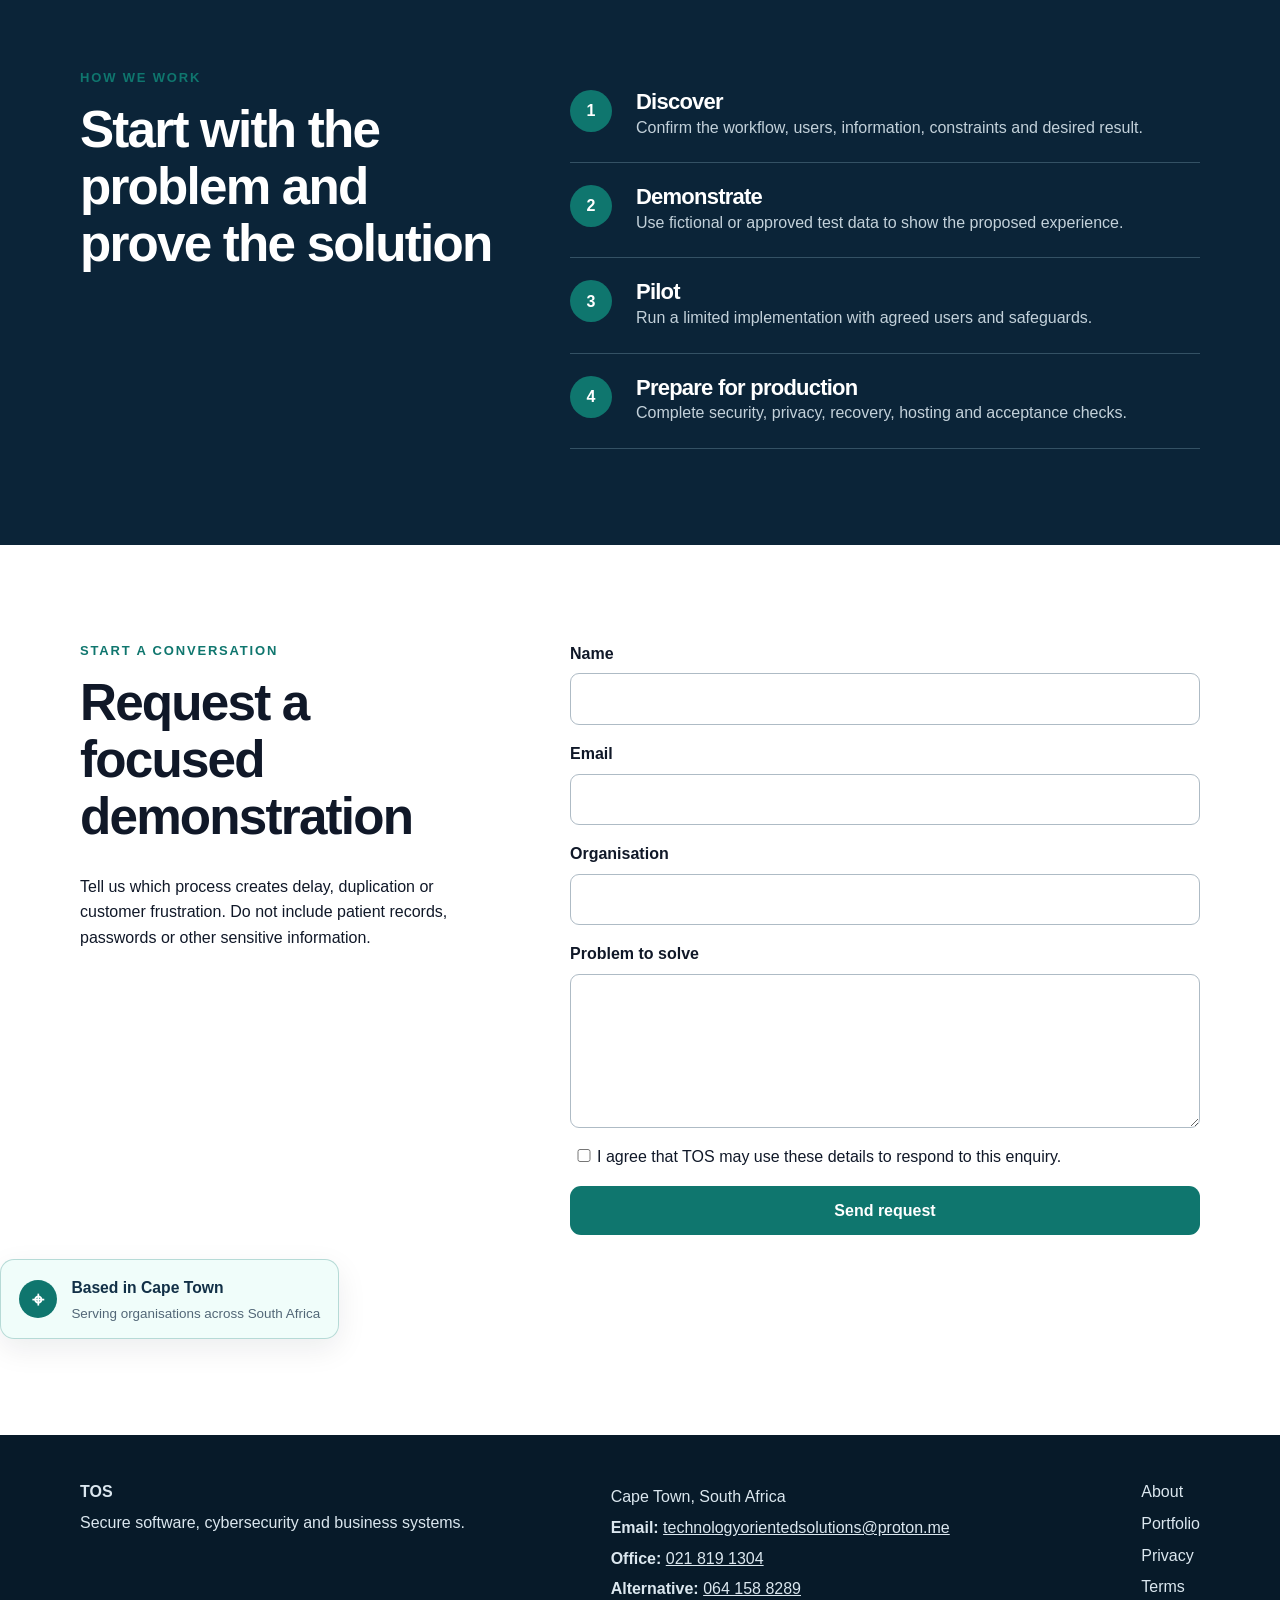
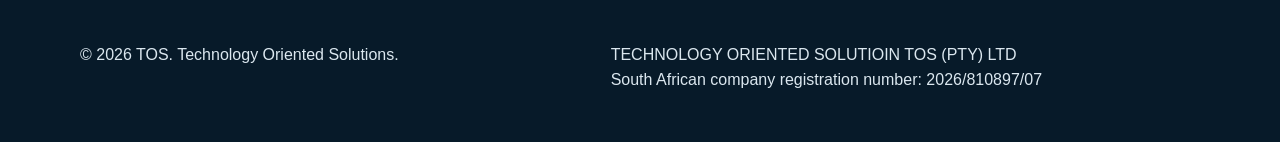
==== commit d6966d58: "Add TOS registered company identity in index.html" ====
--- a/index.html
+++ b/index.html
@@ -21,6 +21,8 @@
   {
     "@context": "https://schema.org",
     "@type": "ProfessionalService",
+    "legalName": "TECHNOLOGY ORIENTED SOLUTIOIN TOS (PTY) LTD",
+    "identifier": {"@type": "PropertyValue", "propertyID": "CIPC registration number", "value": "2026/810897/07"},
     "name": "Technology Oriented Solutions",
     "alternateName": "TOS",
     "url": "https://technology-oriented-solutions-website.pages.dev/",
@@ -568,6 +570,7 @@
         <a href="terms.html">Terms</a>
       </nav>
       <p>© <span id="year"></span> TOS. Technology Oriented Solutions.</p>
+      <p class="company-registration">TECHNOLOGY ORIENTED SOLUTIOIN TOS (PTY) LTD<br>South African company registration number: 2026/810897/07</p>
     </div>
   </footer>
 </body>
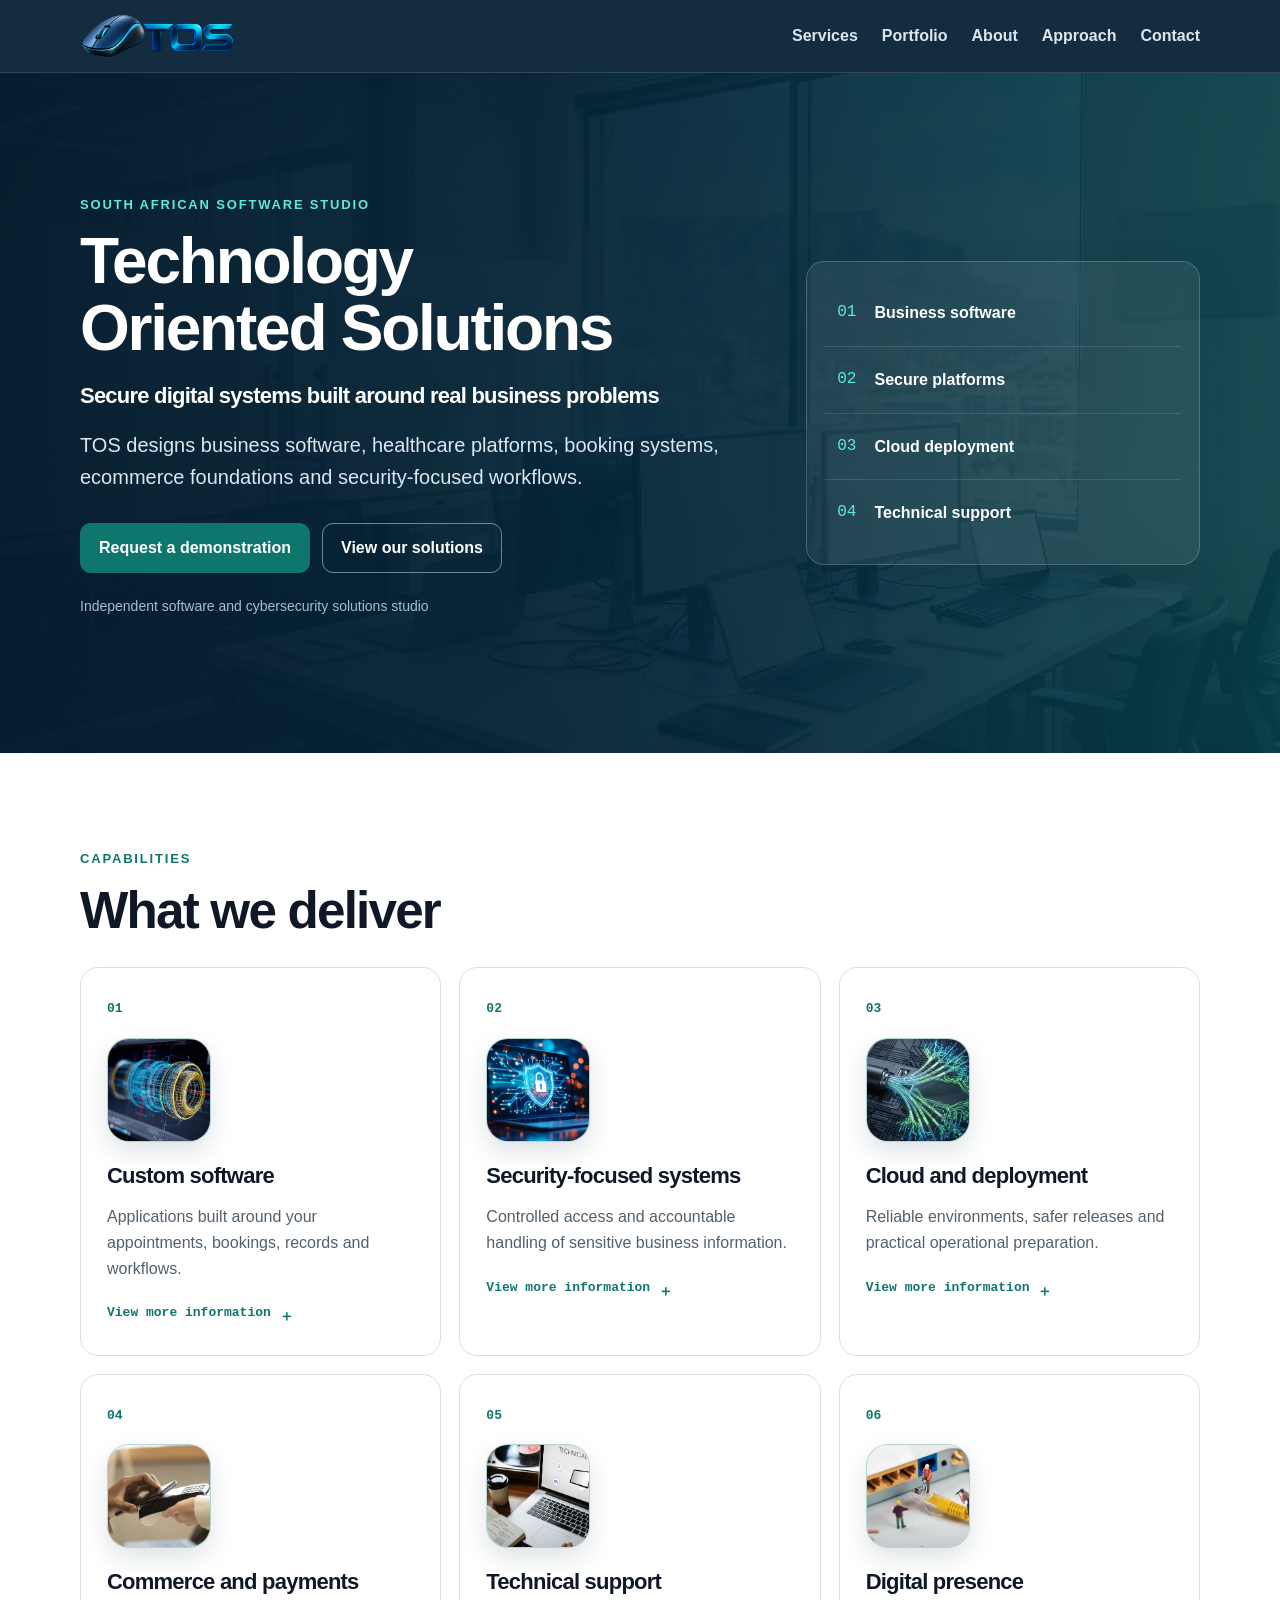
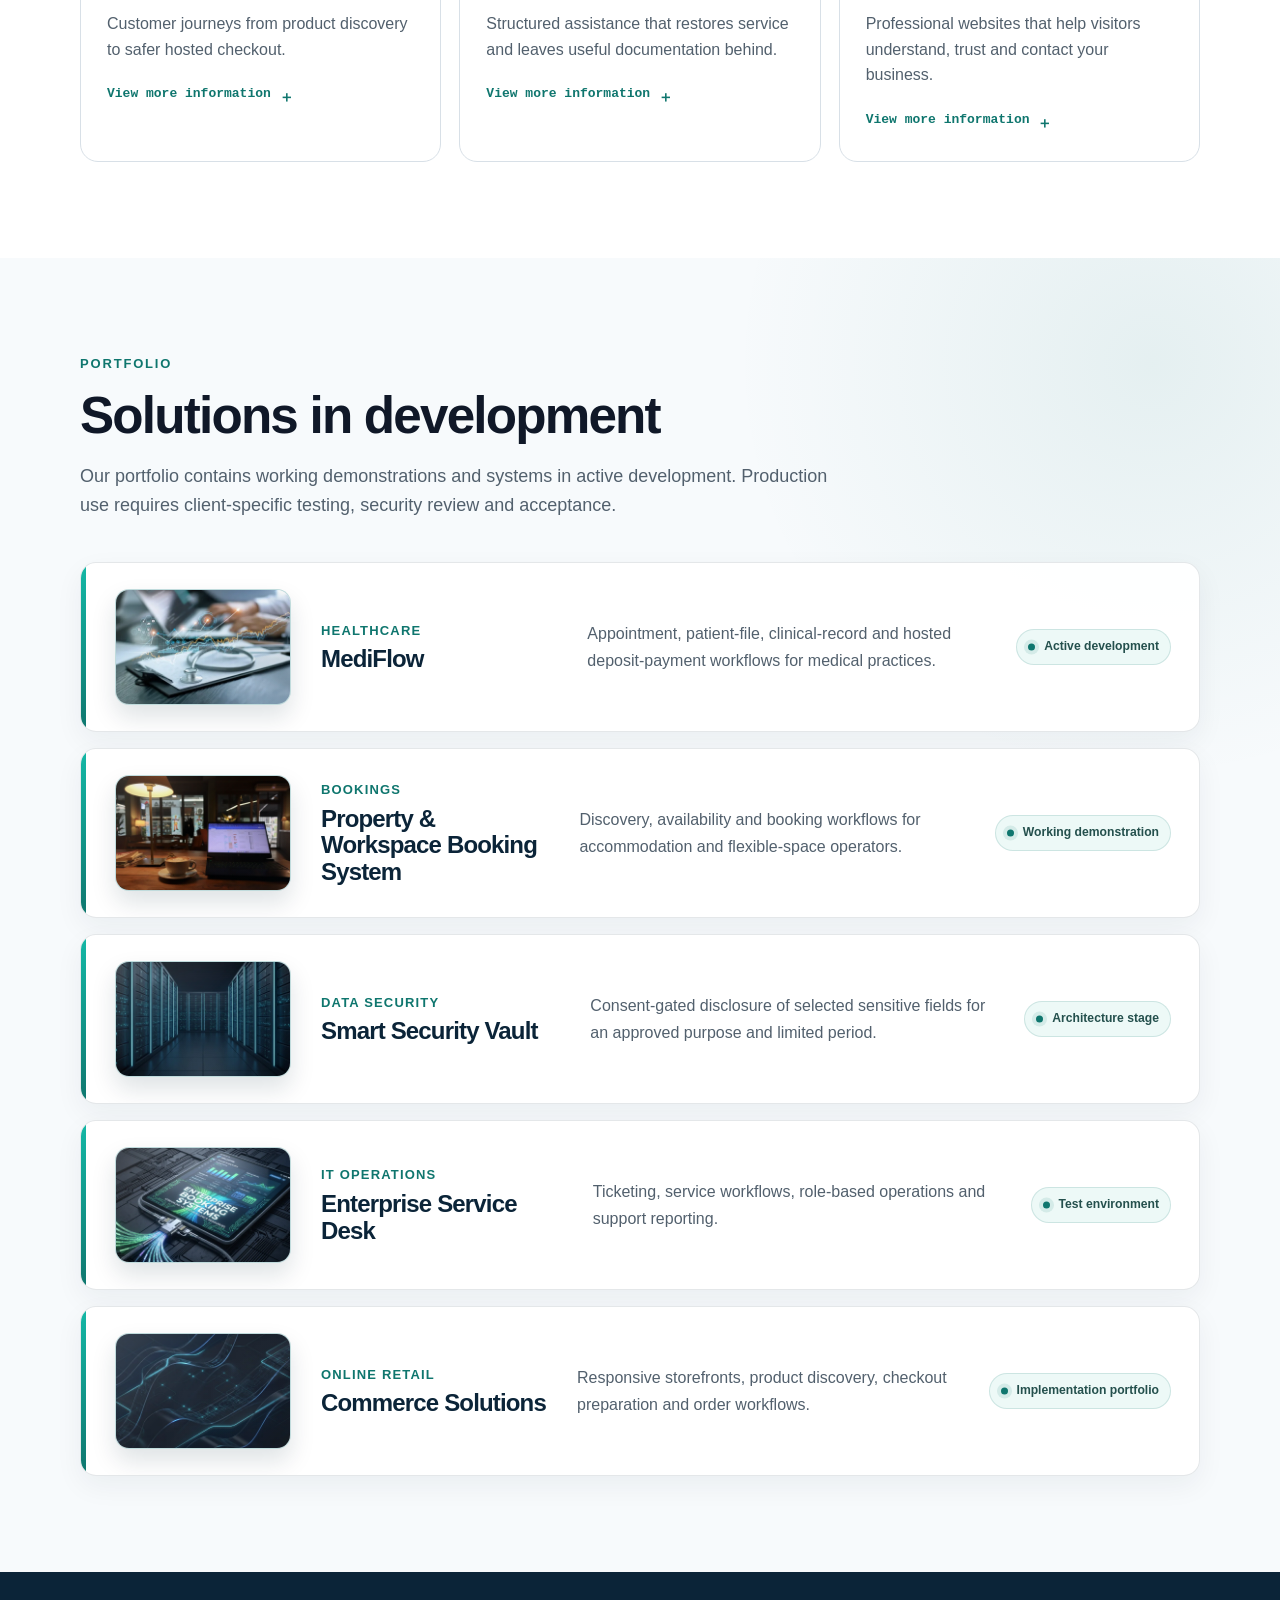
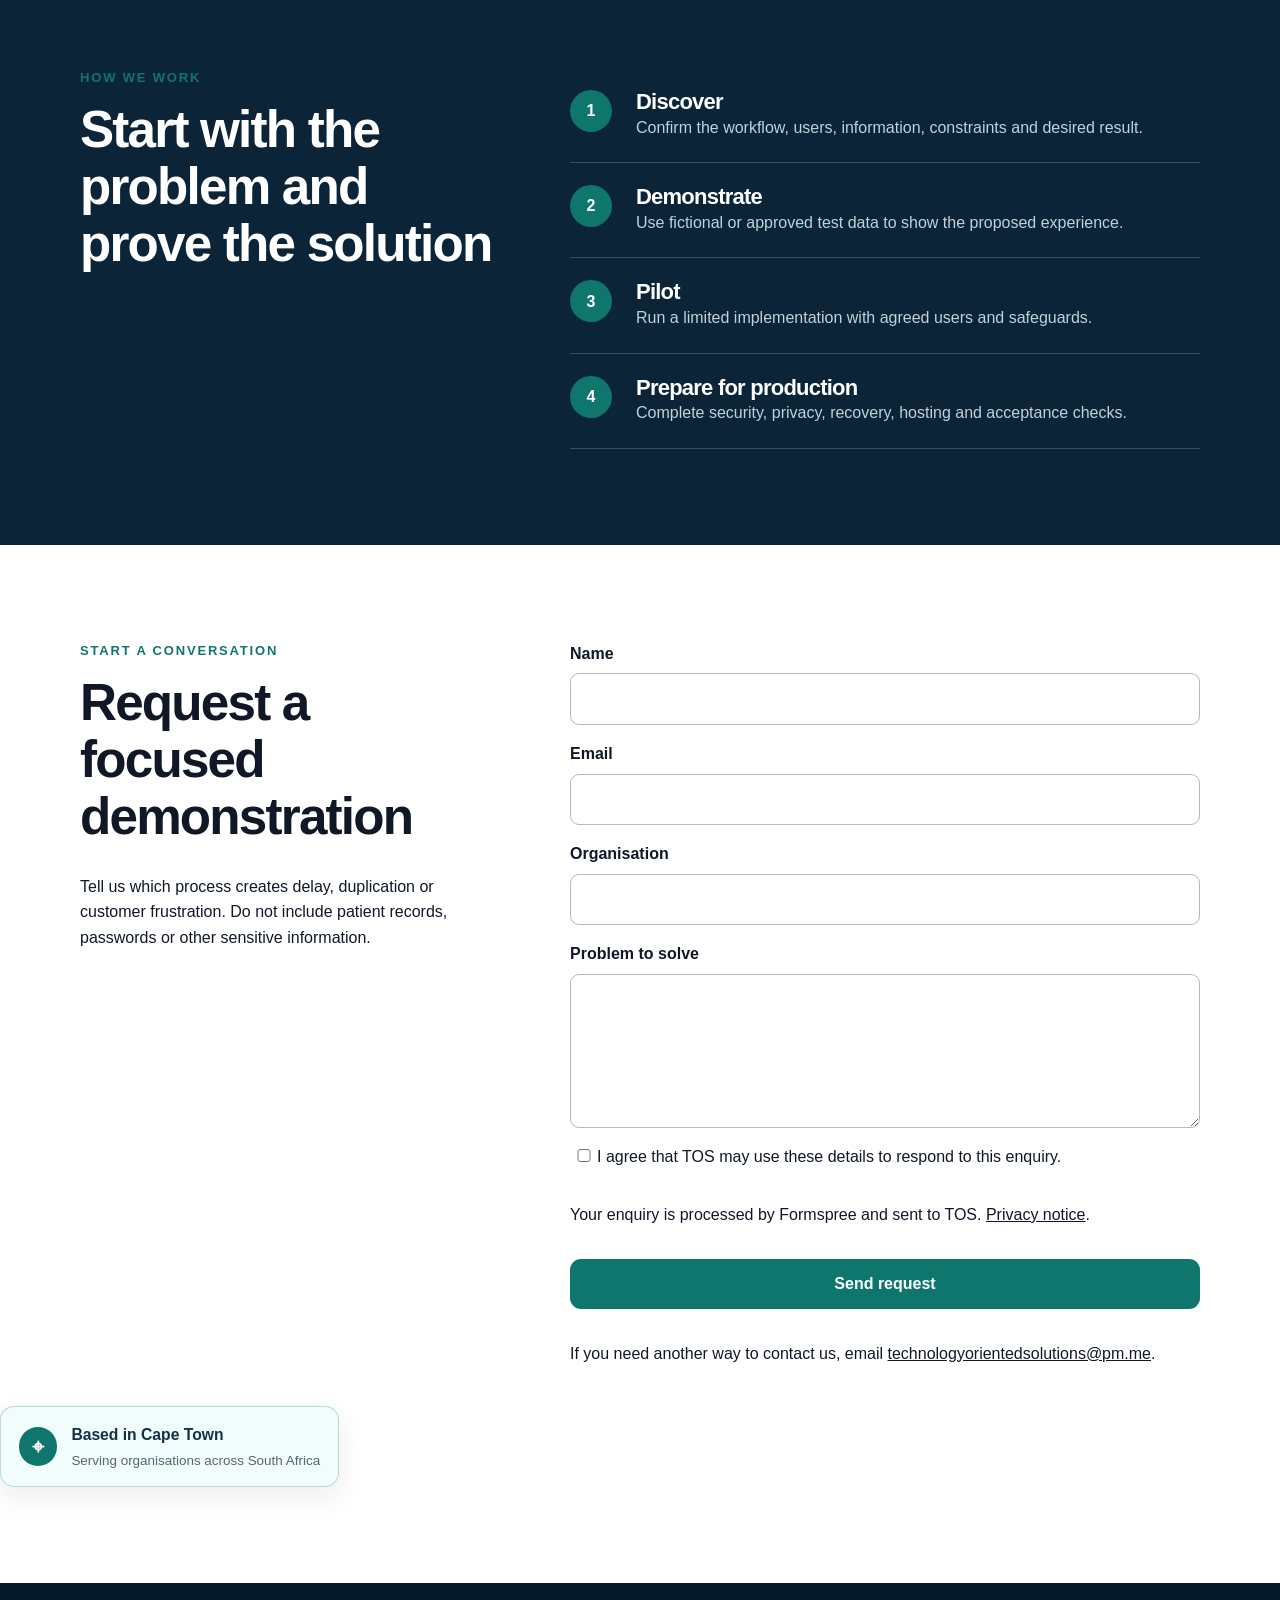
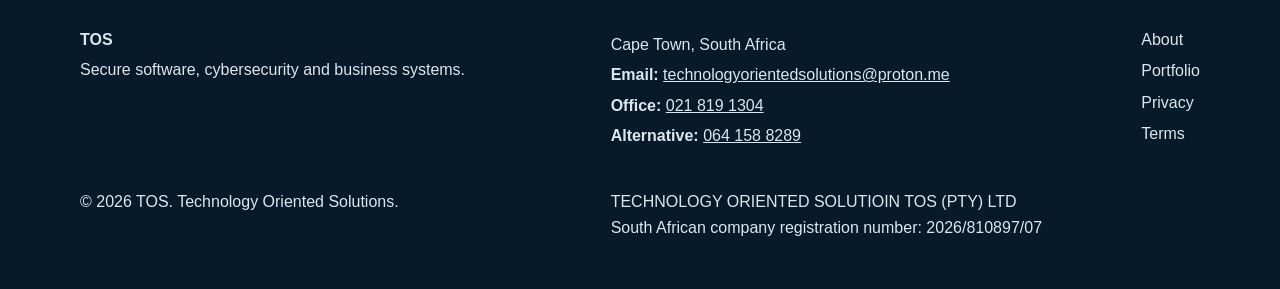
==== commit b0cfd3d5: "Connect Formspree enquiries with accessible submission feedback: index.html" ====
--- a/index.html
+++ b/index.html
@@ -13,8 +13,8 @@
   <meta property="og:url" content="https://technology-oriented-solutions-website.pages.dev/">
   <link rel="canonical" href="https://technology-oriented-solutions-website.pages.dev/">
   <link rel="icon" href="assets/tos-3d-mouse-logo.png" type="image/png">
-  <link rel="stylesheet" href="styles.css?v=portfolio-compact-1">
-  <script src="script.js?v=portfolio-compact-1" defer></script>
+  <link rel="stylesheet" href="styles.css?v=formspree-20261012">
+  <script src="script.js?v=formspree-20261012" defer></script>
   <meta name="msvalidate.01" content="A60554BCEB30A113B4E43ABD515E9ACB" />
   <meta name="google-site-verification" content="dTN5jLPasTv6jQBo48ZHZcaI-FlJP0FR9L1f6sPhJ1c" />
   <script type="application/ld+json">
@@ -521,16 +521,19 @@
         <div><p class="eyebrow">Start a conversation</p><h2>Request a focused demonstration</h2><p>Tell us which 
 process creates delay, duplication or customer frustration. Do not include patient records, passwords or other 
 sensitive information.</p></div>
-        <form name="demo-request" method="POST" data-netlify="true" netlify-honeypot="bot-field">
-          <input type="hidden" name="form-name" value="demo-request">
-          <p class="hidden"><label>Do not fill this in <input name="bot-field"></label></p>
+        <form id="demo-request" name="demo-request" action="https://formspree.io/f/myekpvly" method="POST" aria-describedby="enquiry-help enquiry-status">
+          <input type="hidden" name="subject" value="TOS website enquiry">
+          <p class="hidden"><label>Do not fill this in <input name="_gotcha" tabindex="-1" autocomplete="off"></label></p>
           <label>Name<input type="text" name="name" autocomplete="name" required></label>
           <label>Email<input type="email" name="email" autocomplete="email" required></label>
           <label>Organisation<input type="text" name="organisation" autocomplete="organization"></label>
           <label>Problem to solve<textarea name="message" rows="5" required></textarea></label>
           <label class="consent"><input type="checkbox" name="contact-consent" required> I agree that TOS 
 may use these details to respond to this enquiry.</label>
+          <p id="enquiry-help">Your enquiry is processed by Formspree and sent to TOS. <a href="privacy.html">Privacy notice</a>.</p>
           <button class="button primary" type="submit">Send request</button>
+          <p id="enquiry-status" role="status" aria-live="polite" aria-atomic="true" tabindex="-1"></p>
+          <p>If you need another way to contact us, email <a href="mailto:technologyorientedsolutions@pm.me">technologyorientedsolutions@pm.me</a>.</p>
         </form>
       </div>
 
--- a/styles.css
+++ b/styles.css
@@ -1262,3 +1262,11 @@
   }
 }
 /* ABOUT BACKGROUND END */
+
+/* Accessible enquiry feedback */
+#enquiry-status:empty { display: none; }
+#enquiry-status { padding: 1rem; border-radius: .5rem; overflow-wrap: anywhere; }
+#enquiry-status[data-state="pending"] { background: #eef4fa; color: #16344a; }
+#enquiry-status[data-state="success"] { background: #e7f6ed; color: #14532d; }
+#enquiry-status[data-state="error"] { background: #fff0ef; color: #8b1d18; }
+#demo-request button:disabled { opacity: .65; cursor: wait; }
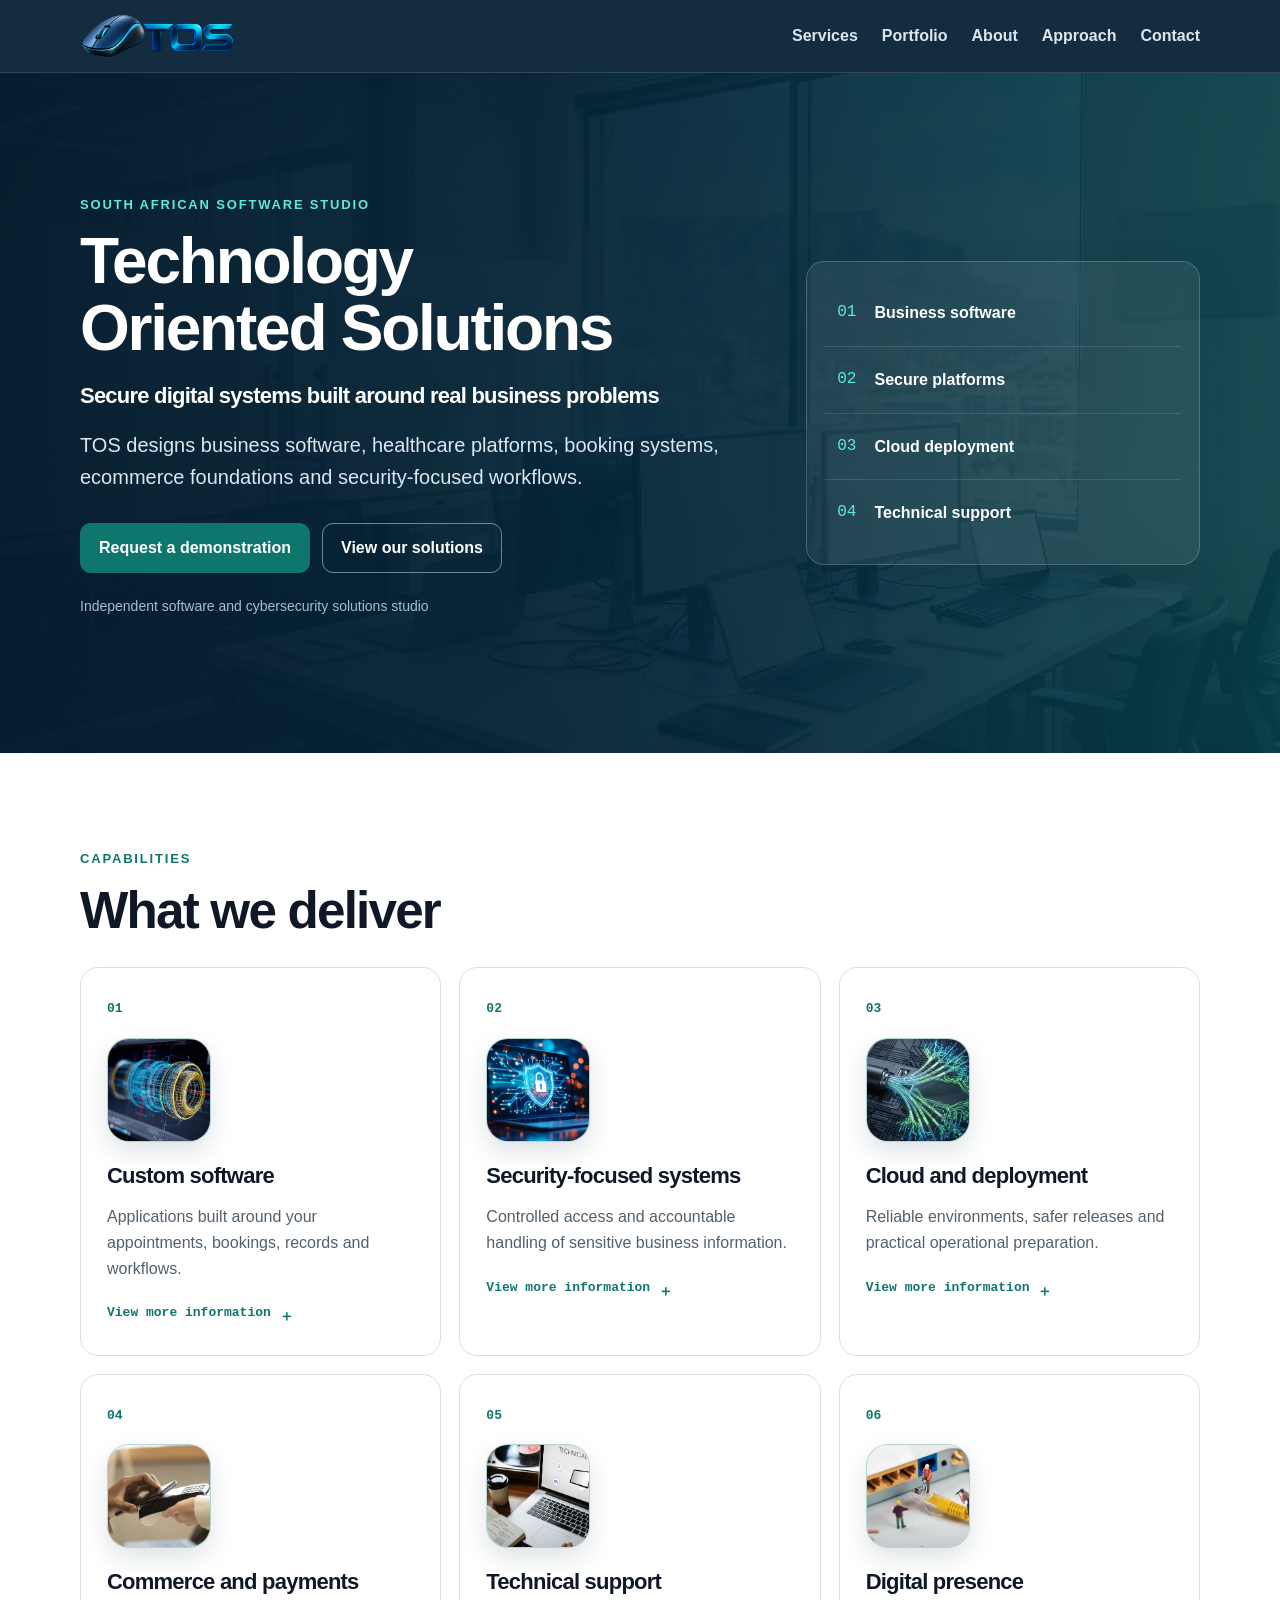
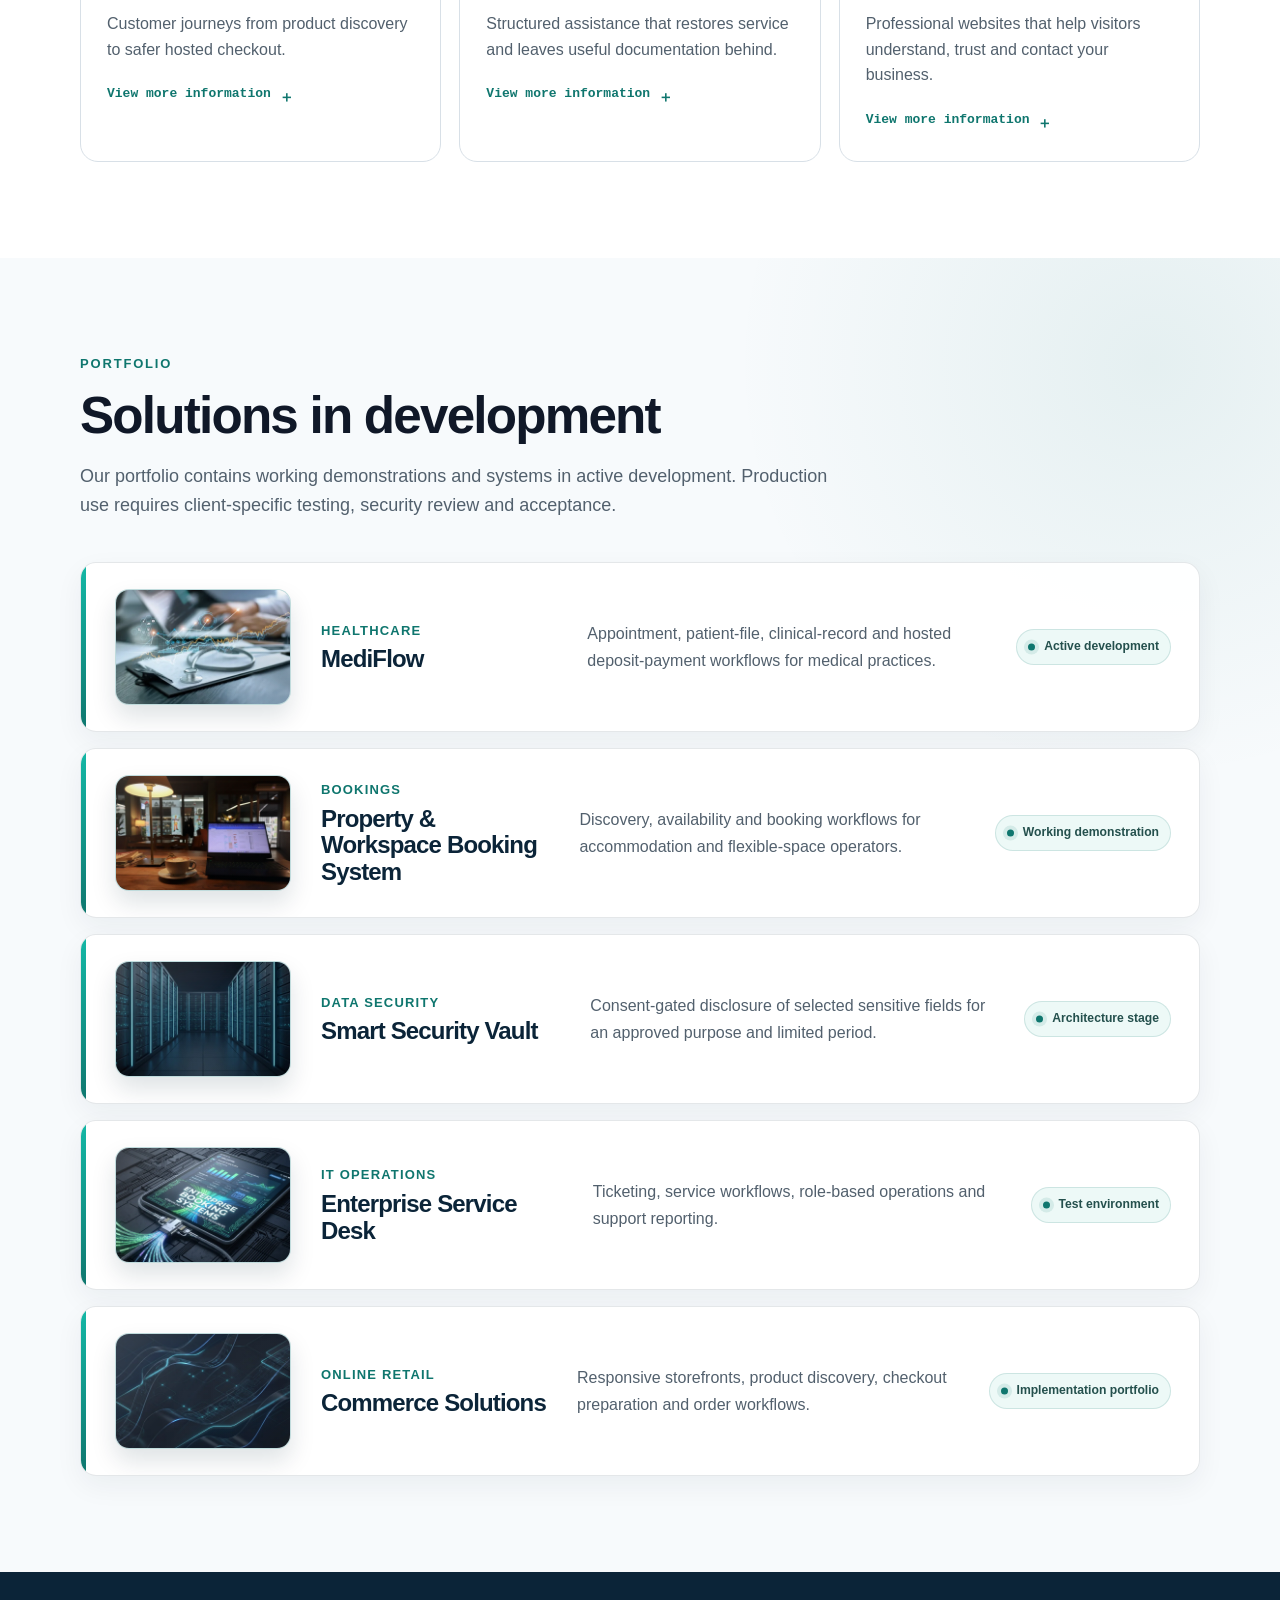
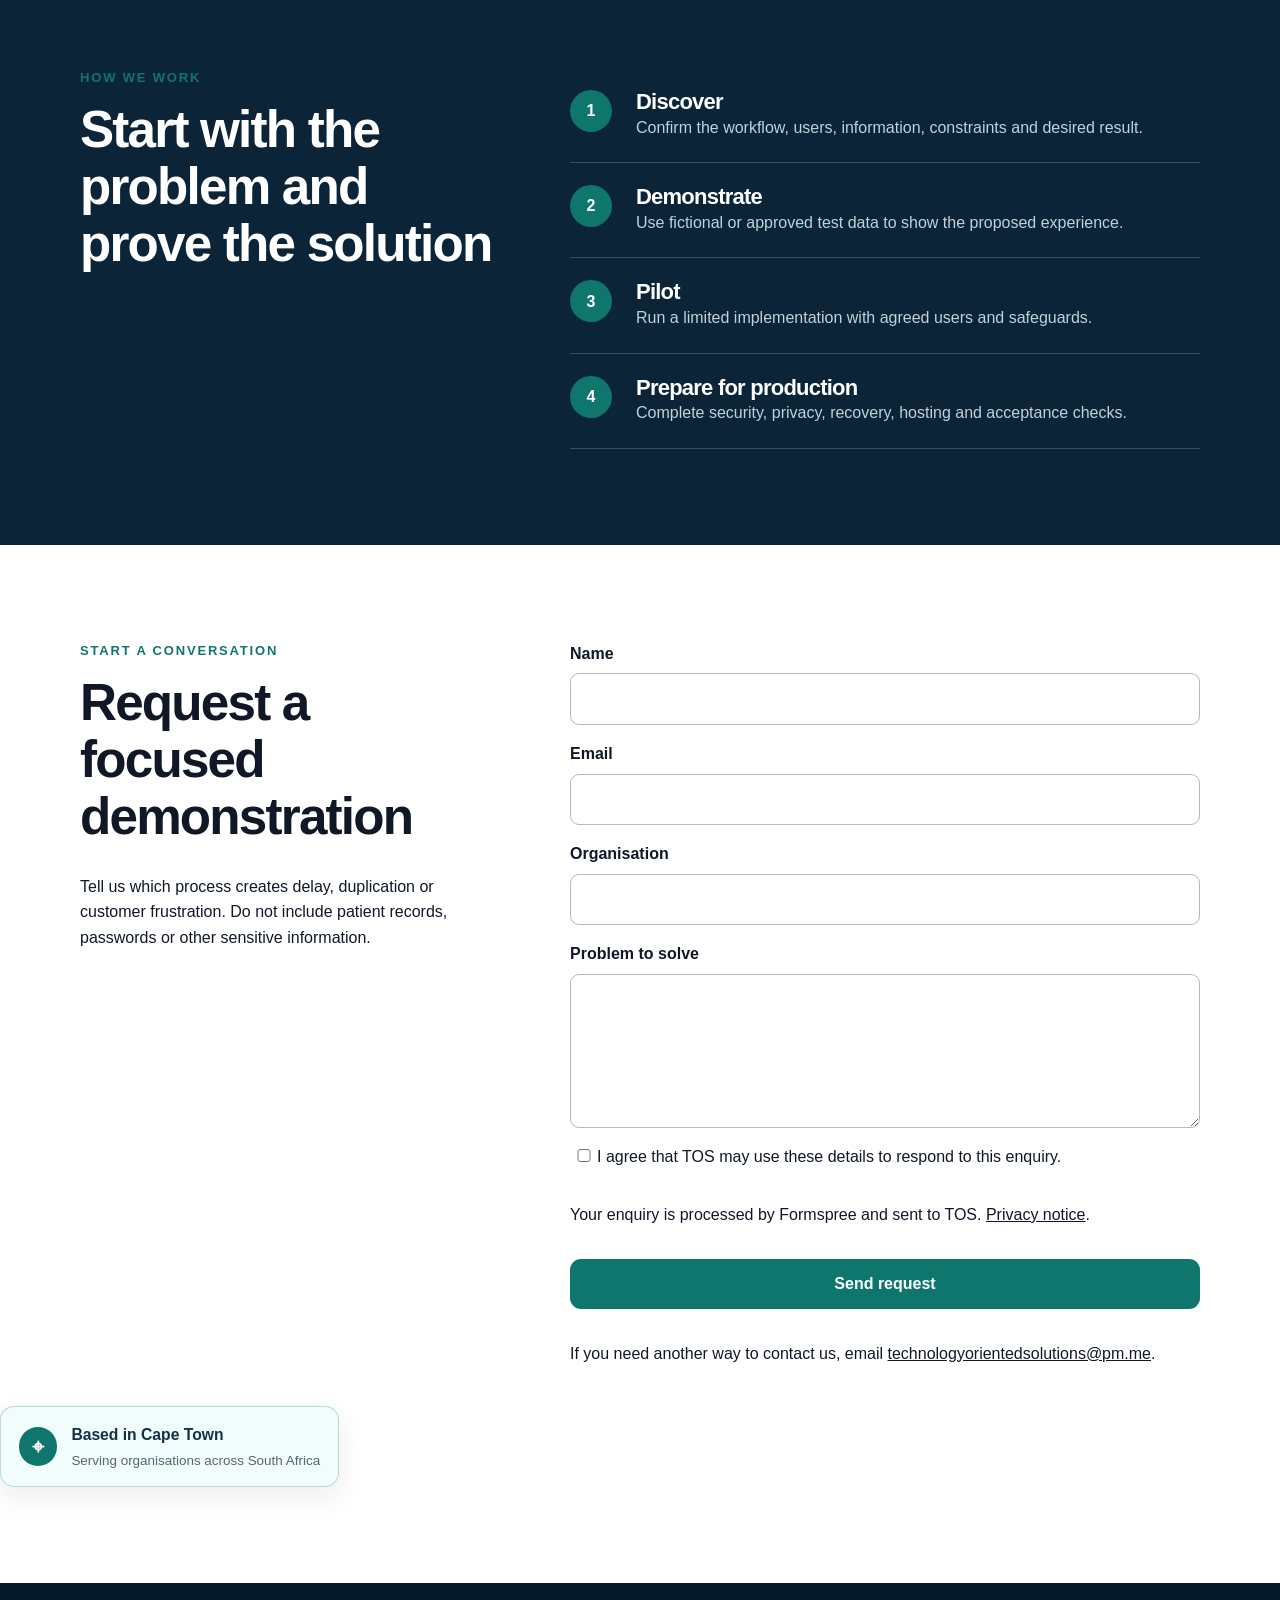
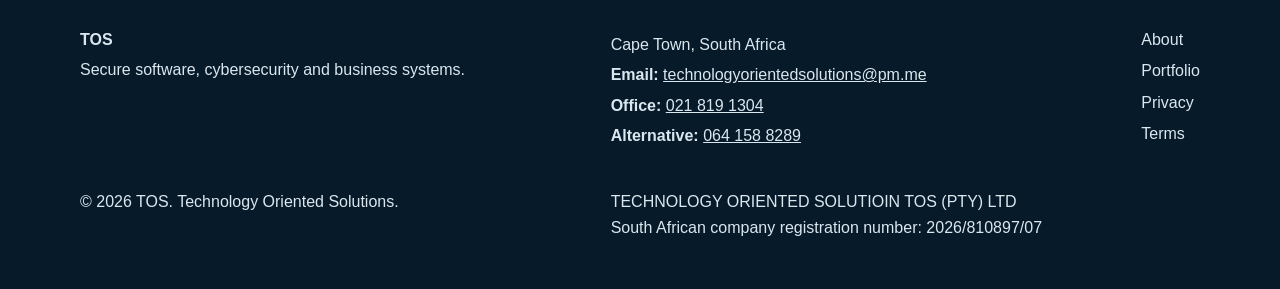
==== commit 41196a07: "Use consistent TOS business email index.html" ====
--- a/index.html
+++ b/index.html
@@ -26,7 +26,7 @@
     "name": "Technology Oriented Solutions",
     "alternateName": "TOS",
     "url": "https://technology-oriented-solutions-website.pages.dev/",
-    "email": "technologyorientedsolutions@proton.me",
+    "email": "technologyorientedsolutions@pm.me",
     "telephone": "+27 64 158 8289",
     "areaServed": {
       "@type": "Country",
@@ -189,7 +189,7 @@
 
               <div class="service-actions" aria-label="Custom software enquiry options">
                 <a class="button primary" href="https://wa.me/27641588289?text=Hello%20TOS%2C%20I%20would%20like%20to%20discuss%20custom%20software%20for%20my%20organisation." target="_blank" rel="noopener">WhatsApp TOS</a>
-                <a class="button service-email" href="mailto:technologyorientedsolutions@proton.me?subject=Custom%20software%20enquiry">Email TOS</a>
+                <a class="button service-email" href="mailto:technologyorientedsolutions@pm.me?subject=Custom%20software%20enquiry">Email TOS</a>
                 <a class="service-text-link" href="#contact">Request a custom solution →</a>
               </div>
             </div>
@@ -236,7 +236,7 @@
 
               <div class="service-actions" aria-label="Security-focused systems enquiry options">
                 <a class="button primary" href="https://wa.me/27641588289?text=Hello%20TOS%2C%20I%20would%20like%20to%20discuss%20a%20security-focused%20system." target="_blank" rel="noopener">WhatsApp TOS</a>
-                <a class="button service-email" href="mailto:technologyorientedsolutions@proton.me?subject=Security-focused%20systems%20enquiry">Email TOS</a>
+                <a class="button service-email" href="mailto:technologyorientedsolutions@pm.me?subject=Security-focused%20systems%20enquiry">Email TOS</a>
                 <a class="service-text-link" href="#contact">Discuss your security needs →</a>
               </div>
             </div>
@@ -283,7 +283,7 @@
 
               <div class="service-actions" aria-label="Cloud and deployment enquiry options">
                 <a class="button primary" href="https://wa.me/27641588289?text=Hello%20TOS%2C%20I%20need%20help%20with%20cloud%20hosting%20and%20software%20deployment." target="_blank" rel="noopener">WhatsApp TOS</a>
-                <a class="button service-email" href="mailto:technologyorientedsolutions@proton.me?subject=Cloud%20and%20deployment%20enquiry">Email TOS</a>
+                <a class="button service-email" href="mailto:technologyorientedsolutions@pm.me?subject=Cloud%20and%20deployment%20enquiry">Email TOS</a>
                 <a class="service-text-link" href="#contact">Plan your deployment →</a>
               </div>
             </div>
@@ -330,7 +330,7 @@
 
               <div class="service-actions" aria-label="Commerce and payments enquiry options">
                 <a class="button primary" href="https://wa.me/27641588289?text=Hello%20TOS%2C%20I%20would%20like%20to%20discuss%20ecommerce%20and%20hosted%20payments." target="_blank" rel="noopener">WhatsApp TOS</a>
-                <a class="button service-email" href="mailto:technologyorientedsolutions@proton.me?subject=Commerce%20and%20payments%20enquiry">Email TOS</a>
+                <a class="button service-email" href="mailto:technologyorientedsolutions@pm.me?subject=Commerce%20and%20payments%20enquiry">Email TOS</a>
                 <a class="service-text-link" href="#contact">Discuss your online store →</a>
               </div>
             </div>
@@ -377,7 +377,7 @@
 
               <div class="service-actions" aria-label="Technical support enquiry options">
                 <a class="button primary" href="https://wa.me/27641588289?text=Hello%20TOS%2C%20I%20need%20professional%20technical%20support." target="_blank" rel="noopener">WhatsApp TOS</a>
-                <a class="button service-email" href="mailto:technologyorientedsolutions@proton.me?subject=Technical%20support%20enquiry">Email TOS</a>
+                <a class="button service-email" href="mailto:technologyorientedsolutions@pm.me?subject=Technical%20support%20enquiry">Email TOS</a>
                 <a class="service-text-link" href="#contact">Explain your technical issue →</a>
               </div>
             </div>
@@ -424,7 +424,7 @@
 
               <div class="service-actions" aria-label="Digital presence enquiry options">
                 <a class="button primary" href="https://wa.me/27641588289?text=Hello%20TOS%2C%20I%20would%20like%20to%20discuss%20a%20professional%20business%20website." target="_blank" rel="noopener">WhatsApp TOS</a>
-                <a class="button service-email" href="mailto:technologyorientedsolutions@proton.me?subject=Digital%20presence%20enquiry">Email TOS</a>
+                <a class="button service-email" href="mailto:technologyorientedsolutions@pm.me?subject=Digital%20presence%20enquiry">Email TOS</a>
                 <a class="service-text-link" href="#contact">Improve your digital presence →</a>
               </div>
             </div>
@@ -553,8 +553,8 @@
         <p>Cape Town, South Africa</p>
         <p>
           <strong>Email:</strong>
-          <a href="mailto:technologyorientedsolutions@proton.me">
-            technologyorientedsolutions@proton.me
+          <a href="mailto:technologyorientedsolutions@pm.me">
+            technologyorientedsolutions@pm.me
           </a>
         </p>
         <p>
